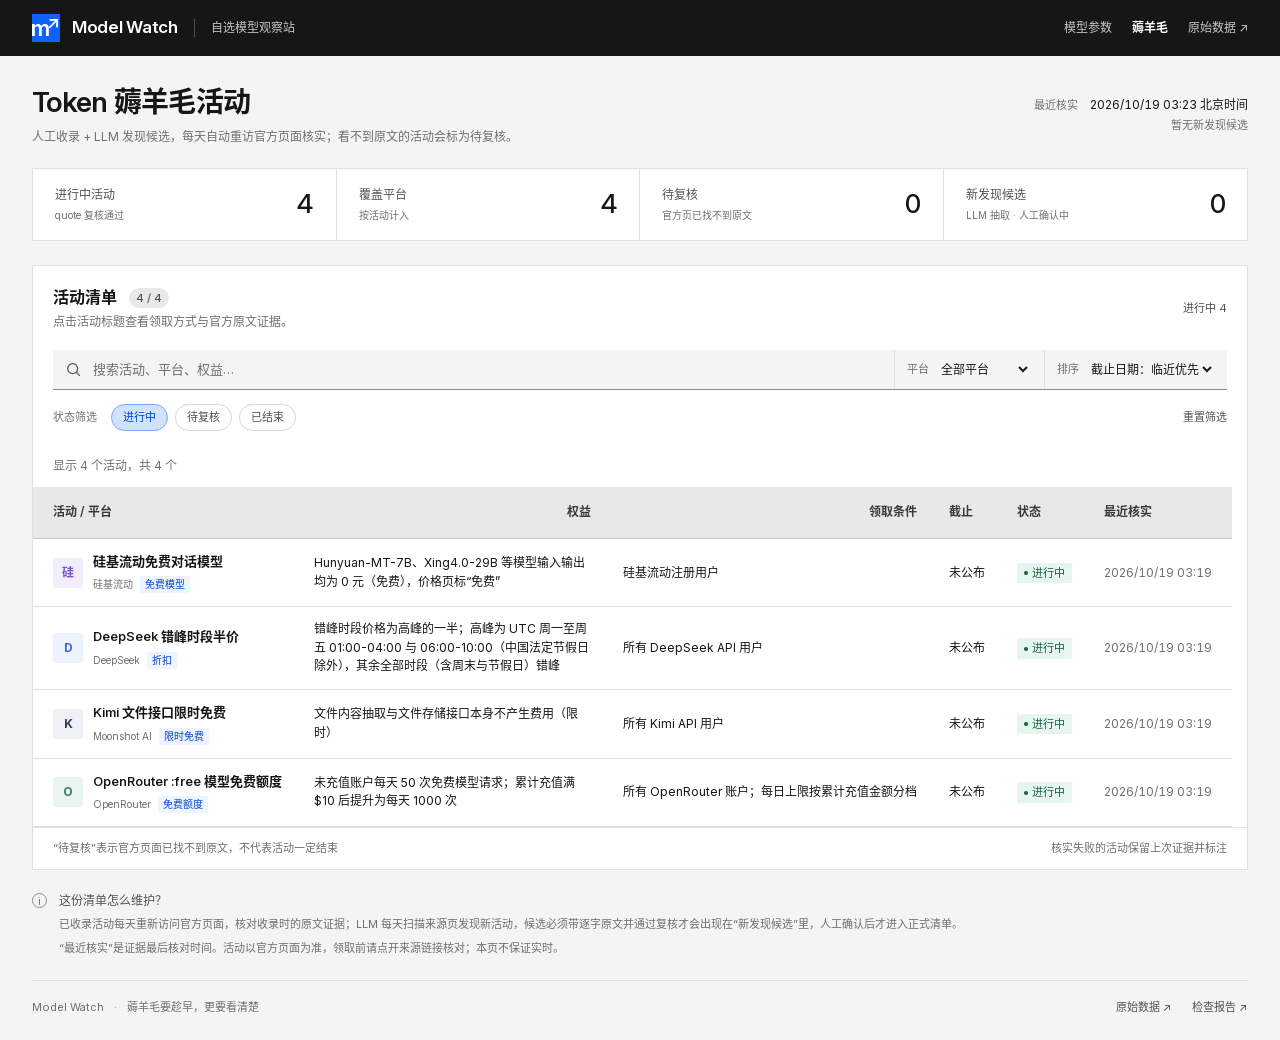
==== deals.html @ cb46ec73 "Add token deals tracker with LLM discovery and evidence verification - deals.html + assets/deals.js:" ====
<!doctype html>
<html lang="zh-CN">
<head>
  <meta charset="utf-8">
  <meta name="viewport" content="width=device-width, initial-scale=1">
  <meta name="theme-color" content="#f7f8fa">
  <meta name="description" content="AI 平台 token 薅羊毛活动清单，每日自动核实官方页面。">
  <title>Token 薅羊毛 · Model Watch</title>
  <link rel="icon" href="data:image/svg+xml,%3Csvg xmlns='http://www.w3.org/2000/svg' viewBox='0 0 40 40'%3E%3Crect width='40' height='40' rx='12' fill='%23254fdf'/%3E%3Cpath d='M8 25V15l6 10 6-10 6 10 6-10v10' fill='none' stroke='white' stroke-width='3'/%3E%3C/svg%3E">
  <link rel="preload" href="assets/fonts/inter-variable.woff2" as="font" type="font/woff2" crossorigin>
  <link rel="stylesheet" href="assets/fonts.css">
  <link rel="stylesheet" href="assets/style.css">
  <link rel="stylesheet" href="assets/deals.css">
  <script src="assets/deals.js" defer></script>
</head>
<body>
  <header class="topbar"><a class="brand" href="./"><span class="mark" aria-hidden="true">m<span>↗</span></span>Model Watch<span class="brand-note">自选模型观察站</span></a><nav class="site-nav"><a href="./">模型参数</a><a href="deals.html" aria-current="page">薅羊毛</a><a href="data/models.json">原始数据 <span aria-hidden="true">↗</span></a></nav></header>
  <main>
    <section class="intro">
      <div><h1>Token 薅羊毛活动</h1><p class="intro-note">人工收录 + LLM 发现候选，每天自动重访官方页面核实；看不到原文的活动会标为待复核。</p></div>
      <div class="update"><span class="update-label">最近核实</span><time id="checked">正在读取…</time><span class="update-note" id="pending-count">候选：读取中…</span></div>
    </section>
    <section class="stats" aria-label="活动概览">
      <div class="stat"><span>进行中活动</span><strong id="active-count">—</strong><small>quote 复核通过</small></div>
      <div class="stat"><span>覆盖平台</span><strong id="provider-count">—</strong><small>按活动计入</small></div>
      <div class="stat"><span>待复核</span><strong id="stale-count">—</strong><small>官方页已找不到原文</small></div>
      <div class="stat"><span>新发现候选</span><strong id="candidate-count">—</strong><small>LLM 抽取 · 人工确认中</small></div>
    </section>
    <section class="catalog" aria-labelledby="catalog-title">
      <div class="catalog-heading"><div><h2 id="catalog-title">活动清单 <span id="result-count" class="count">—</span></h2><p>点击活动标题查看领取方式与官方原文证据。</p></div><span id="verify-badge" class="source-badge"></span></div>
      <div class="controls">
        <label class="search"><svg class="search-icon" viewBox="0 0 20 20" fill="none" aria-hidden="true"><circle cx="8.5" cy="8.5" r="5.5" stroke="currentColor" stroke-width="1.4"/><path d="m12.5 12.5 4 4" stroke="currentColor" stroke-width="1.4"/></svg><input id="search" type="search" placeholder="搜索活动、平台、权益…" aria-label="搜索活动、平台、权益"></label>
        <label class="select-wrap"><span>平台</span><select id="provider" aria-label="筛选平台"><option value="">全部平台</option></select></label>
        <label class="select-wrap"><span>排序</span><select id="sort" aria-label="排序方式"><option value="deadline">截止日期：临近优先</option><option value="provider">平台 A → Z</option><option value="verified">最近核实优先</option></select></label>
      </div>
      <div class="filterbar"><span class="filter-label">状态筛选</span><div class="chips" role="group" aria-label="状态筛选，可多选"><button type="button" data-filter="active" aria-pressed="true">进行中</button><button type="button" data-filter="stale" aria-pressed="false">待复核</button><button type="button" data-filter="expired" aria-pressed="false">已结束</button></div><button id="reset" class="reset" type="button">重置筛选</button></div>
      <p id="status" class="status" role="status" aria-live="polite">正在读取活动数据…</p>
      <div id="error" class="error" hidden><h3>暂时无法读取数据</h3><p id="error-message"></p><button id="retry" type="button">重新加载</button></div>
      <div class="table-scroll" tabindex="0" role="region" aria-label="活动列表，窄屏可左右滚动">
        <table><caption class="sr-only">薅羊毛活动清单；点击活动名称查看完整信息与证据</caption><thead><tr><th scope="col">活动 / 平台</th><th scope="col">权益</th><th scope="col">领取条件</th><th scope="col">截止</th><th scope="col">状态</th><th scope="col">最近核实</th></tr></thead><tbody id="deals"></tbody></table>
      </div>
      <div id="empty" class="empty" hidden><span aria-hidden="true">⌕</span><h3>没有匹配的活动</h3><p>试试其他关键词，或减少筛选条件。</p><button id="empty-reset" type="button">清除筛选</button></div>
      <div class="table-footer"><span>“待复核”表示官方页面已找不到原文，不代表活动一定结束</span><span>核实失败的活动保留上次证据并标注</span></div>
    </section>
    <section id="pending-section" class="catalog pending-catalog" hidden aria-labelledby="pending-title">
      <div class="catalog-heading"><div><h2 id="pending-title">新发现（待确认）<span id="pending-badge" class="count">0</span></h2><p>LLM 从来源页抽取、且原文复核通过的候选。核对无误后把条目写进 deals.json 即可正式收录。</p></div><span class="source-badge">人工确认后才进入清单</span></div>
      <ul id="pending-list" class="pending-list"></ul>
    </section>
    <aside class="notes"><span class="info-icon" aria-hidden="true">i</span><div><strong>这份清单怎么维护？</strong><p>已收录活动每天重新访问官方页面，核对收录时的原文证据；LLM 每天扫描来源页发现新活动，候选必须带逐字原文并通过复核才会出现在“新发现候选”里，人工确认后才进入正式清单。</p><p>“最近核实”是证据最后核对时间。活动以官方页面为准，领取前请点开来源链接核对；本页不保证实时。</p></div></aside>
    <footer><span>Model Watch <span class="footer-dot">·</span> 薅羊毛要趁早，更要看清楚</span><div><a href="data/deals.json">原始数据 ↗</a><a href="data/deals_checks.json">检查报告 ↗</a></div></footer>
  </main>
  <dialog id="detail" aria-labelledby="detail-title"><div class="dialog-top"><span class="eyebrow">DEAL DETAILS</span><button id="close-detail" class="close" aria-label="关闭详情">×</button></div><h2 id="detail-title"></h2><p id="detail-provider" class="model-id"></p><dl id="detail-fields"></dl><details id="evidence-panel"><summary>查看收录时的官方原文证据</summary><div id="detail-evidence"></div></details><p class="detail-note">证据是收录时从官方页面复制的原文，每次运行都会重新核对其是否仍在页面上。活动细节以来源页面为准。</p><a id="detail-source" target="_blank" rel="noopener noreferrer">打开活动来源 ↗</a></dialog>
  <noscript><p class="no-js">请启用 JavaScript，或查看 <a href="data/deals.json">JSON 数据</a>。</p></noscript>
</body>
</html>
---- assets/fonts.css ----
/* Self-hosted Inter, Source Han Sans SC and JetBrains Mono. */
@font-face{font-family:Inter;src:url("fonts/inter-variable.woff2") format("woff2");font-style:normal;font-weight:100 900;font-display:swap;}
@font-face{font-family:"Model Watch CJK";src:url("fonts/source-han-sc-regular-full.woff2") format("woff2");font-style:normal;font-weight:400;font-display:swap;unicode-range:U+20-7E,U+A0-103,U+110-113,U+11A-11B,U+128-12B,U+143-144,U+147-148,U+14C-14F,U+152-153,U+168-16D,U+192,U+1A0-1A1,U+1AF-1B0,U+1CD-1DC,U+1F8-1F9,U+251,U+261,U+2BB,U+2C7,U+2C9-2CB,U+2D9,U+2EA-2EB,U+300-301,U+304,U+307,U+30C,U+391-3A1,U+3A3-3A9,U+3B1-3C9,U+401,U+410-44F,U+451,U+1100-11FF,U+1E3E-1E3F,U+1EA0-1EF9,U+2002-2003,U+2010-2016,U+2018-201A,U+201C-201E,U+2020-2022,U+2025-2027,U+2030,U+2032-2033,U+2035,U+2039-203C,U+2042,U+2047-2049,U+2051,U+2074,U+20A9,U+20AB-20AC,U+20DD-20DE,U+2100,U+2103,U+2105,U+2109-210A,U+210F,U+2113,U+2116,U+2121-2122,U+2126-2127,U+212B,U+212E,U+2135,U+213B,U+2160-216B,U+2170-217B,U+2190-2199,U+21B8-21B9,U+21C4-21C6,U+21CB-21CC,U+21D0,U+21D2,U+21D4,U+21E6-21E9,U+21F5,U+2200,U+2202-2203,U+2205-220B,U+220F,U+2211-2213,U+2215,U+221A,U+221D-2220,U+2223,U+2225-222E,U+2234-2237,U+223D,U+2243,U+2245,U+2248,U+224C,U+2252,U+2260-2262,U+2264-2267,U+226A-226B,U+226E-226F,U+2272-2273,U+2276-2277,U+2282-2287,U+228A-228B,U+2295-2299,U+22A0,U+22A5,U+22BF,U+22DA-22DB,U+22EF,U+2305-2307,U+2312,U+2318,U+2329-232A,U+23B0-23B1,U+23BE-23CC,U+23CE,U+23DA-23DB,U+2423,U+2460-25AB,U+25B1-25B3,U+25B6-25B7,U+25BC-25BD,U+25C0-25C1,U+25C6-25CC,U+25CE-25D3,U+25E2-25E6,U+25EF,U+2600-2603,U+2605-2606,U+2609,U+260E-260F,U+2616-2617,U+261C-261F,U+262F,U+2640-2642,U+2660-266F,U+2672-267D,U+26A0,U+26BD-26BE,U+2702,U+2713,U+271A,U+273D,U+273F-2740,U+2756,U+2776-2793,U+27A1,U+2934-2935,U+29BF,U+29FA-29FB,U+2B05-2B07,U+2B1A,U+2B95,U+2E3A-2E3B,U+2E80-2E99,U+2E9B-2EF3,U+2F00-2FD5,U+2FF0-303F,U+3041-3096,U+3099-30FF,U+3105-312F,U+3131-318E,U+3190-31E5,U+31EF-321E,U+3220-332B,U+332D-4DBF,U+4E00-9FFF,U+A960-A97C,U+AC00-D7A3,U+D7B0-D7C6,U+D7CB-D7FB,U+F900-FA6D,U+FB00-FB04,U+FE10-FE19,U+FE30-FE52,U+FE54-FE66,U+FE68-FE6B,U+FF01-FFBE,U+FFC2-FFC7,U+FFCA-FFCF,U+FFD2-FFD7,U+FFDA-FFDC,U+FFE0-FFE6,U+FFE8-FFEE,U+1F100-1F10C,U+1F110-1F16C,U+1F170-1F1AC,U+1F200-1F202,U+1F210-1F23B,U+1F240-1F248,U+1F250-1F251,U+2000B,U+20021,U+20024,U+2003E,U+20046,U+2004E,U+20068,U+20086-20087,U+20089-2008A,U+20094,U+200A2,U+200A4,U+200B0,U+200CA-200CD,U+200D1,U+200D7,U+200EE,U+200F5,U+2010C,U+2010E,U+20118,U+2012C,U+20158,U+20164,U+201A2,U+201A4,U+201A9,U+201AB,U+201C1,U+201D4,U+201F2,U+20204,U+2020C,U+20213-20214,U+20239,U+2025B,U+20274-20275,U+2028E,U+20299,U+2029E,U+202A0,U+202B7,U+202BF-202C0,U+202E5,U+2030A,U+20325,U+2032B,U+20341,U+20345-20347,U+20371,U+2037E-20381,U+203A0,U+203A7,U+203B5,U+203C9,U+203CB,U+203F5,U+203F9,U+203FC,U+20413-20414,U+2041F,U+2042D,U+2044A,U+20465,U+20487,U+2048E,U+20491-20492,U+204A3,U+204D7,U+204FC,U+204FE,U+20509,U+2053F,U+20547,U+2058E,U+205A5,U+205B1,U+205B3,U+205C3,U+205CA,U+205D0,U+205D5-205D6,U+205DF-205E0,U+205EB,U+20611,U+20615,U+20619-2061A,U+20628,U+20630,U+20656,U+20676,U+206EC,U+2070E,U+20731,U+2074F,U+20779,U+207C8,U+20807,U+2082C,U+2083A,U+20873,U+20895,U+208B9,U+208D5,U+2090E,U+20916,U+20923,U+20954,U+20979,U+2097C,U+20984,U+2099D,U+209E7,U+20A11,U+20A50,U+20A64,U+20A6F,U+20A8A,U+20AB4,U+20AC2,U+20ACD,U+20AD3,U+20B0D,U+20B1D,U+20B8F,U+20B9F,U+20BA8-20BA9,U+20BB7,U+20BBF,U+20BC6,U+20BCB,U+20BE2,U+20BEB,U+20BFB,U+20BFF,U+20C0B,U+20C0D,U+20C20,U+20C34,U+20C3A-20C3B,U+20C41-20C43,U+20C53,U+20C65,U+20C77-20C78,U+20C7C,U+20C8D,U+20C96,U+20C9C,U+20CB5,U+20CB8,U+20CCF-20CD0,U+20CD3-20CD6,U+20CDD,U+20CED,U+20CFF,U+20D15,U+20D28,U+20D31-20D32,U+20D45-20D49,U+20D4C-20D4E,U+20D58,U+20D6F,U+20D71,U+20D74,U+20D7C,U+20D7E-20D7F,U+20D96,U+20D9C,U+20DA7,U+20DB2,U+20DC8,U+20DE1,U+20E04,U+20E09-20E0A,U+20E0D-20E11,U+20E16,U+20E1D,U+20E4C,U+20E64,U+20E6D,U+20E73,U+20E75-20E7B,U+20E8C,U+20E95-20E96,U+20E98,U+20E9D,U+20EA2,U+20EAA-20EAC,U+20EB6,U+20ED7-20ED8,U+20EDD,U+20EF8-20EFB,U+20F1D,U+20F26,U+20F2D-20F2E,U+20F30-20F31,U+20F3B,U+20F4C,U+20F5F,U+20F64,U+20F8D,U+20F90,U+20FAD,U+20FB4-20FB6,U+20FBC,U+20FDF,U+20FEA-20FED,U+21014,U+2101D-2101E,U+2104F,U+2105C,U+2106F,U+21075-21078,U+2107B,U+21088,U+21096,U+2109D,U+210B4,U+210BF-210C1,U+210C7-210C9,U+210CF,U+210D3,U+210E4,U+210F4-210F6,U+2112F,U+2113B,U+2113D,U+21145,U+21148,U+2114F,U+21155,U+21180,U+21187,U+211D9,U+21201,U+2123C-2123D,U+2124F,U+21255,U+21274,U+2127B-2127C,U+2128D,U+212A8-212A9,U+212B0,U+212D7,U+212E3-212E4,U+212FD-212FE,U+21302-21305,U+2131B,U+21336,U+2133A,U+21344,U+21375-21376,U+2138E,U+21398,U+2139A,U+2139C,U+213C4-213C6,U+213ED,U+213FE,U+21413,U+21416,U+21424,U+2143F,U+21452,U+21454-21455,U+2146D-2146E,U+2148A,U+21497,U+214B6,U+214E8,U+214FD,U+21577,U+21582,U+21594,U+21596,U+215D7,U+2160A,U+21613,U+21619,U+2163E,U+21647,U+21661,U+21692,U+216B4,U+216B8,U+216BA,U+216C0-216C2,U+216D3,U+216D5,U+216DF,U+216E6-216E8,U+216FA-216FC,U+216FE,U+21706,U+2170D,U+21710,U+21726-21727,U+2173A-2173C,U+21742,U+21757,U+2176C-21771,U+21773-21774,U+217AB,U+217B0-217B5,U+217C3,U+217C7,U+217D9-217DC,U+217DF,U+217EF,U+217F5-217F6,U+217F8-217FC,U+21820,U+21828-2182A,U+2182D,U+21839-2183B,U+21840,U+21845,U+21852,U+2185E,U+21861-21864,U+21877,U+2187B,U+21883-21885,U+2189E-218A2,U+218BD-218BF,U+218D1,U+218D6-218D9,U+218FA,U+21903-21905,U+21910-21912,U+21915,U+2191C,U+21922,U+21927,U+2193B,U+21944,U+21958,U+2196A,U+2197C,U+21980,U+21983,U+21988,U+21996,U+219C3,U+219DB,U+219F3,U+21A1A,U+21A2D,U+21A34,U+21A45,U+21A4B,U+21A63,U+21B44,U+21BC1-21BC2,U+21C2A,U+21C56,U+21C70,U+21CA2,U+21CA5,U+21CAC,U+21D2D,U+21D45-21D46,U+21D53,U+21D5E,U+21D62,U+21D78,U+21D90,U+21D92,U+21D9C,U+21DA1,U+21DB6-21DB7,U+21DBA,U+21DCA,U+21DD1,U+21DE0,U+21DEB,U+21DF9,U+21E1C,U+21E23,U+21E33-21E34,U+21E37,U+21E3D,U+21E89,U+21EA4,U+21EA8,U+21EC8,U+21ED5,U+21F0F,U+21F15,U+21F1E,U+21F5C,U+21F6A,U+21F76,U+21F9E,U+21FA1,U+21FE8,U+21FFA,U+22045,U+22049,U+2207E,U+2209A,U+220C7,U+220FC,U+2212A,U+2215B,U+22173,U+2217A-2217B,U+221A1,U+221C1,U+221C3,U+22208,U+22218,U+2227C,U+2231E,U+22321,U+22325,U+223AD,U+223BD,U+223D0,U+223D7,U+223FA,U+22465,U+22471,U+2248B,U+22491,U+224B0,U+224BC,U+224C1,U+224C9,U+224CC,U+224E1,U+224ED,U+22513,U+2251B,U+22530,U+22554,U+2258D,U+225AF,U+225BE,U+22609,U+2261B-2261C,U+2262B,U+22668,U+2267A,U+22696,U+22698,U+226F3-226F6,U+22712,U+22714,U+2271B,U+2271F,U+2272A,U+22775,U+22781,U+22796,U+227B4-227B5,U+227CD,U+22803,U+2285B,U+2285F-22860,U+22871,U+228AB,U+228AD,U+228C1,U+228F7,U+22926,U+22939,U+2294F,U+22967,U+2296B,U+22980,U+2298F,U+22993,U+22A66,U+22AB8,U+22ACF,U+22AD5,U+22AE6,U+22AE8,U+22B0E,U+22B22,U+22B3F,U+22B43,U+22B46,U+22B4F-22B50,U+22B6A,U+22BA6,U+22BCA,U+22BCE,U+22C1D,U+22C24,U+22C26-22C27,U+22C38,U+22C4C,U+22C51,U+22C55,U+22C62,U+22C6F,U+22C88,U+22C9B,U+22CA1,U+22CA9,U+22CB2,U+22CB7,U+22CC2,U+22CC6,U+22CC9,U+22D07-22D08,U+22D12,U+22D44,U+22D4C,U+22D67,U+22D8D,U+22D95,U+22DA0,U+22DA3-22DA4,U+22DB7,U+22DE1,U+22DEE,U+22E0D,U+22E36,U+22E42,U+22E78,U+22E8B,U+22EB3,U+22EE0,U+22EEF,U+22F74,U+22FCC,U+22FE3,U+22FEB,U+23033,U+23044,U+2304B,U+23066,U+2307D-2307E,U+2308E,U+230B7,U+230BC,U+230DA,U+230FD,U+23103,U+2313D,U+2317D,U+23182,U+231A4-231A5,U+231B3,U+231B6,U+231C3-231C4,U+231C8-231C9,U+231EA,U+231F5,U+231F7-231F9,U+2320F,U+23225,U+2322F,U+23231-23234,U+23256,U+2325E,U+23262,U+23281,U+23289-2328A,U+232AB-232AD,U+232D2,U+232E0-232E1,U+23300,U+2330A,U+2331F,U+23343,U+23372,U+233B4,U+233CC,U+233D0,U+233D2-233D3,U+233D5,U+233DA,U+233DE-233DF,U+233E4,U+233E6,U+233F4-233F5,U+233F9-233FA,U+233FE,U+23400,U+2343F,U+2344A-2344B,U+23450-23451,U+23465,U+2346F,U+23472,U+234E4-234E5,U+23519,U+23530,U+23551,U+2355A,U+23567,U+23584,U+23594-23595,U+23599,U+2359C,U+235BB,U+235C4,U+235CB,U+235CD-235CF,U+235F3,U+23600,U+23617,U+2361A,U+23638-2363C,U+23640,U+23647,U+23659,U+2365F,U+23677,U+2368E,U+2369E,U+236A6,U+236AD,U+236BA,U+236DF,U+236EE,U+23703,U+2370C,U+23716,U+2371C,U+23720,U+2372D,U+2372F,U+2373F,U+23763-23764,U+23766,U+23781,U+237A2,U+237BC,U+237C2,U+237D5-237D7,U+237E7,U+237F1,U+237FF,U+23824,U+2383A,U+2383D,U+239C2,U+23A98,U+23AA7,U+23AD9,U+23ADB,U+23AEE,U+23AFA,U+23B1A,U+23B5A,U+23C63,U+23C7F,U+23C97-23C9B,U+23CB5,U+23CB7,U+23CBE,U+23CC7-23CC9,U+23CFC-23D00,U+23D0E,U+23D18,U+23D40,U+23D5B,U+23D7E,U+23D8F,U+23DB6-23DBD,U+23DD3,U+23DE3,U+23DF8-23DFA,U+23E06,U+23E11,U+23E23,U+23E2C-23E31,U+23E39,U+23E88-23E8B,U+23EB9,U+23EBF,U+23ED7,U+23EF7-23EFC,U+23F35,U+23F41,U+23F4A,U+23F61,U+23F7E-23F82,U+23F8F,U+23FB4,U+23FB7,U+23FC0,U+23FC5,U+23FEB-23FF0,U+24011,U+24039-2403D,U+2404B,U+24057,U+24085,U+2408B-2408D,U+24091,U+24096,U+240C9,U+240E1,U+240EC,U+24103-24104,U+2410F,U+24119,U+2413F-24140,U+24144,U+2414E,U+24155-24157,U+2415C,U+2415F,U+24161,U+24177,U+2417A,U+241A3-241A5,U+241AC,U+241B5,U+241C6,U+241CD,U+241E2,U+241FC,U+241FE,U+2420E,U+2421B,U+2424B,U+24256,U+24259,U+24276-24278,U+24284,U+24293,U+24295,U+242A5,U+242BF,U+242C1,U+242C9-242CA,U+242EE,U+242F1,U+242FA,U+2430D,U+2431A,U+24334,U+24348,U+24362-24365,U+2438C,U+24396,U+2439C-2439D,U+243BC-243BD,U+243C1,U+243D0,U+243E9-243EA,U+243F2,U+243F8,U+24404,U+24435-24436,U+2445A-2445B,U+24473,U+24487-24488,U+244B9,U+244BC,U+244CE,U+244D3,U+244D6,U+24505,U+24521,U+24578,U+245C8,U+24618,U+24629-2462A,U+24665,U+24674,U+24697,U+246A5,U+246D4,U+24706,U+24725,U+2472F,U+2478F,U+247E0,U+247F1,U+24812,U+24823,U+24882,U+24896,U+248E9,U+248F0-248F3,U+248FB,U+248FF-24901,U+2490C,U+24916-24917,U+24919,U+2492F,U+24933-24934,U+2493E-24943,U+24962-24963,U+24974-24976,U+2497B,U+2497F,U+24982,U+24988-2498F,U+24994,U+249A4,U+249A7,U+249A9,U+249AB-249AD,U+249B7-249BB,U+249C5,U+249D0,U+249DA-249DB,U+249DE-249DF,U+249E3,U+249E5,U+249EC-249ED,U+249F6-249F9,U+249FB,U+24A01,U+24A0E,U+24A12-24A13,U+24A15,U+24A21-24A2A,U+24A3E,U+24A42,U+24A45,U+24A4A,U+24A4D-24A51,U+24A5D,U+24A65-24A67,U+24A71,U+24A77-24A7A,U+24A7D,U+24A8C,U+24A93-24A96,U+24AA4-24AA7,U+24AB1-24AB3,U+24ABA-24ABC,U+24AC0,U+24AC7,U+24AC9-24ACA,U+24AD1,U+24ADF,U+24AE2,U+24AE9,U+24B0F,U+24B56,U+24B6E-24B6F,U+24BF5,U+24C09,U+24C16,U+24C9E-24C9F,U+24CC9,U+24CD9,U+24D06,U+24D13-24D14,U+24DB8,U+24DEA-24DEB,U+24E04,U+24E0E,U+24E37,U+24E3B,U+24E50,U+24E6A,U+24E8B,U+24EA5,U+24EA7,U+24F0E,U+24F5C,U+24F82,U+24F86,U+24F97,U+24F9A,U+24FA9,U+24FB8,U+24FC2,U+24FF2,U+2502C,U+2504A,U+25052,U+25055,U+2509D,U+25122,U+2512B,U+25148,U+2517D-2517E,U+251A9,U+251CD,U+251E3,U+251E5-251E7,U+2521E,U+25220-25221,U+2524C,U+25250,U+25299,U+252C7,U+252D8,U+2530E,U+25311,U+25313,U+2533E,U+253B5,U+253FE,U+25419,U+25425,U+2542E-25430,U+25446,U+2546C,U+2546E,U+2548E,U+2549A,U+254D9,U+2550E,U+25531-25532,U+25535,U+2553F,U+2555B-2555E,U+25562,U+25565-25566,U+25581,U+25584,U+2558F,U+255A7-255A8,U+255B9,U+255D5,U+255DB,U+255E0,U+25605,U+25635,U+25651,U+2567F,U+25683,U+25695,U+256E3,U+256F6,U+25706,U+2571D,U+25725,U+2573D,U+25771-25772,U+257A9,U+257B4,U+257C7,U+257DF-257E1,U+25832,U+2583A,U+25857,U+2585D,U+25872,U+25874,U+258C8,U+258DE,U+258E1,U+25903,U+25946,U+25956,U+25978,U+259AC,U+259C4,U+259CC,U+259D4,U+25A54,U+25A95,U+25A9C,U+25AAE-25AAF,U+25AD7,U+25AE3-25AE4,U+25AE9,U+25AF1,U+25B74,U+25B89,U+25B97,U+25BB2-25BB4,U+25BC6,U+25BE4,U+25BE8,U+25C01,U+25C06,U+25C21,U+25C4A-25C4B,U+25C64-25C65,U+25C91,U+25CA4,U+25CC0-25CC1,U+25CFE,U+25D20,U+25D30,U+25D43,U+25D99,U+25DA1,U+25DB9,U+25E0E,U+25E2E,U+25E44,U+25E49,U+25E56,U+25E62,U+25E65,U+25E81-25E83,U+25EA6,U+25EBC,U+25EC2,U+25ED7-25ED8,U+25EE8,U+25F1A,U+25F23,U+25F4B,U+25F5C,U+25FD4,U+25FE0-25FE2,U+25FFB,U+2600C,U+26017,U+26021,U+26029,U+26048,U+26057,U+26060,U+26064,U+26083,U+26097,U+260A4-260A5,U+260ED,U+26102,U+26121,U+26159-2615C,U+261AD-261AE,U+261B2,U+261DD,U+26221-26222,U+26258,U+26261,U+2626A-2626B,U+26270,U+26286,U+262D0,U+26335,U+2634B-2634C,U+26351,U+263BE,U+263F5,U+263F8,U+26402,U+26410-26412,U+2644A,U+26469,U+26484,U+26488-26489,U+2648D,U+26498,U+26512,U+26572,U+265A0,U+265A4,U+265AD,U+265BF,U+26612,U+26626,U+26676,U+2667E,U+266AF-266B1,U+266B5,U+266DA,U+266E8,U+266FC,U+26716,U+2671D,U+26741,U+2677C,U+26799,U+267B3-267B4,U+267CC,U+267D8,U+2681C,U+26846,U+2685E,U+2686E,U+26888,U+2688A,U+26893,U+268C7,U+268DD,U+268EA,U+2690E,U+26911,U+26926,U+26939,U+26951,U+2696F,U+26999,U+269A8,U+269B5,U+269DD,U+269F2,U+269FA,U+26A1E,U+26A2D-26A2E,U+26A34,U+26A42,U+26A51-26A52,U+26A58,U+26A8C,U+26AB7,U+26AFF,U+26B05,U+26B0A,U+26B13,U+26B15,U+26B23,U+26B28,U+26B50-26B53,U+26B5B-26B5C,U+26B75,U+26B82,U+26B96-26B97,U+26B9D,U+26BB3,U+26BC0,U+26BF7,U+26C21,U+26C29,U+26C40-26C41,U+26C46,U+26C73,U+26C7E-26C82,U+26C9E,U+26CA4,U+26CB7-26CB8,U+26CBD,U+26CC0,U+26CC3,U+26CD1,U+26CDD,U+26D22-26D2A,U+26D51,U+26D74,U+26DA0-26DA7,U+26DAE,U+26DDC,U+26DEA-26DEB,U+26DF0,U+26E00,U+26E05,U+26E07,U+26E12,U+26E40,U+26E42-26E45,U+26E65,U+26E6E,U+26E72,U+26E77,U+26E84,U+26E88,U+26E8B,U+26E99,U+26ED0-26ED7,U+26F26,U+26F73-26F74,U+26F94,U+26F9F,U+26FA1,U+26FBE,U+26FDE-26FDF,U+26FF6-26FF8,U+2700E,U+2704B,U+27052-27053,U+27088,U+270AD-270AF,U+270CD,U+270D2,U+270F0,U+270F4,U+270F8,U+27109,U+2710C-2710D,U+27126-27127,U+27139,U+27144,U+27164-27165,U+27175,U+271CD,U+2721B,U+27267,U+27280,U+27285,U+2728B,U+272B2,U+272B6,U+272E6,U+27352,U+2739A,U+273DA-273DB,U+273FE-273FF,U+27410,U+27422,U+27449,U+27450,U+27484,U+27486,U+274BD,U+27574,U+275A3,U+275E0,U+275E4,U+275FD-275FF,U+27607,U+2760C,U+27614-27615,U+27625,U+27631-27632,U+27639,U+27655-27657,U+27684,U+27693-27694,U+2770E-2770F,U+27723,U+27735-27736,U+27741,U+27752,U+2775E,U+27784-27785,U+277CC,U+27858,U+27870,U+2789D,U+278B2,U+278C8,U+27924,U+27967,U+2797A,U+27985,U+279A0,U+279B4,U+279DD,U+279FD,U+27A0A,U+27A0E,U+27A3E,U+27A51,U+27A53,U+27A59,U+27A79,U+27A84,U+27ABD-27ABE,U+27AF4,U+27B02,U+27B06,U+27B0B,U+27B18,U+27B38-27B3A,U+27B48,U+27B65,U+27BB3,U+27BBE,U+27BC7,U+27BEF,U+27BF4,U+27C12,U+27C3C,U+27C6C,U+27CB1,U+27CB8,U+27CC5,U+27CEF,U+27D2F,U+27D53-27D54,U+27D66,U+27D73,U+27D84,U+27D8F,U+27D98,U+27DA0,U+27DBD,U+27DDC,U+27E10,U+27E4D,U+27E4F,U+27E7D,U+27EAF,U+27F1B,U+27F2E,U+27FB7,U+27FF9,U+28002,U+28009,U+2801E,U+28023-28024,U+28048,U+28083,U+2808A,U+28090,U+280BB,U+280BD-280BE,U+280E8-280E9,U+280F4,U+2812E,U+2814F,U+2815D,U+2816F,U+28189,U+281AF,U+281BC,U+28207,U+28218,U+2821A,U+28256,U+28277,U+2827C,U+28282,U+2829B,U+282CD,U+282E2,U+282F3,U+28306,U+28318,U+2832F,U+2833A,U+28365,U+2836D,U+2837D,U+2838A,U+283CD,U+283F6,U+28408,U+2840C,U+28412,U+28455,U+28468,U+2846C,U+28473,U+28482,U+284DC,U+28501,U+2853C-2853D,U+2856B-2856C,U+285C8-285C9,U+285E8,U+285F4,U+28600,U+2860B,U+28625,U+2863B,U+28678,U+28695,U+286AA-286AB,U+286B2,U+286BC,U+286D7-286D8,U+286E6,U+286FA,U+2870F,U+28713,U+287E0,U+28804,U+2882B,U+2890D,U+28933,U+28946,U+28948-28949,U+28956,U+28964,U+28968,U+2896B-2896D,U+2897E,U+28987-28989,U+289A8,U+289AA-289AB,U+289B8,U+289BA-289BC,U+289C0,U+289DC,U+289DE,U+289E1,U+289E3-289E4,U+289E7-289E8,U+289F9-289FC,U+28A0F,U+28A16,U+28A1E,U+28A25,U+28A29,U+28A32,U+28A36,U+28A43-28A4B,U+28A59-28A5A,U+28A71,U+28A81-28A83,U+28A99-28A9C,U+28AC0,U+28AC6,U+28ACB-28ACE,U+28ADD-28AE5,U+28AEA,U+28AFC,U+28B0C,U+28B13,U+28B21-28B22,U+28B2B-28B2D,U+28B2F,U+28B46,U+28B49,U+28B4C,U+28B4E,U+28B50,U+28B63-28B66,U+28B6C,U+28B8F,U+28B99,U+28B9C-28B9D,U+28BB9,U+28BC1-28BC2,U+28BC5,U+28BD4,U+28BD7,U+28BD9-28BDA,U+28BE7-28BEC,U+28BEF,U+28BF5,U+28BFF,U+28C03,U+28C09,U+28C1C-28C1D,U+28C23,U+28C26,U+28C2B,U+28C30,U+28C39,U+28C3B,U+28C47,U+28C4F,U+28C51,U+28C54,U+28CCA,U+28CCD,U+28CD2,U+28CDD,U+28D10,U+28D34,U+28D71,U+28D8A,U+28D99,U+28DA1,U+28DB9,U+28DFB,U+28E0F,U+28E17,U+28E1F,U+28E36,U+28E39,U+28E65-28E66,U+28E89,U+28E97,U+28E99,U+28EAC,U+28EB2-28EB3,U+28ED9,U+28EE7,U+28EEB,U+28EF6,U+28F32,U+28FC5,U+28FF8,U+29079,U+29088,U+2908B,U+29093,U+290AF-290B1,U+290C0,U+290E4-290E5,U+290EC-290ED,U+2910D,U+29110,U+2913C,U+2914D,U+2915B,U+2915E,U+29170,U+2919C,U+291A8,U+291D5,U+291E3,U+291EB,U+292A0,U+292B1,U+2941D,U+29420,U+29433,U+2943F,U+29448,U+29490,U+294D0,U+294D9-294DA,U+294DE,U+294E5,U+294E7,U+29509,U+2959E,U+295B0,U+295B8,U+295CF,U+295D7,U+295E9,U+295F4,U+2967F,U+296F0,U+29719,U+29720,U+29732,U+29750,U+297D4,U+29810,U+2983B,U+29857,U+298A4,U+298C6,U+298D1,U+298EA,U+298F1,U+298FA,U+29903,U+29905,U+2992F,U+29945,U+29947-29949,U+2995D,U+2996A,U+2999D,U+299C3,U+299C9,U+29A28,U+29A4D,U+29A72,U+29B05,U+29B0E,U+29BD5,U+29C73,U+29CAD,U+29D3E,U+29D4B,U+29D5A,U+29D7C,U+29D98,U+29D9B,U+29DDB,U+29DF6,U+29E06,U+29E15,U+29E2D,U+29E3D,U+29E49,U+29E68,U+29E8A,U+29EAC,U+29EB0,U+29EC3-29EC4,U+29EDB,U+29EE9,U+29EF8,U+29F23,U+29F30,U+29F7E,U+29F83,U+29F8C,U+29FB7,U+29FCE,U+29FD7,U+29FDE,U+2A014,U+2A01A,U+2A02F,U+2A082,U+2A087,U+2A0B9,U+2A0E1,U+2A0ED,U+2A0F3,U+2A0F8-2A0F9,U+2A0FE,U+2A107,U+2A123,U+2A133-2A134,U+2A150,U+2A190,U+2A192-2A193,U+2A1AB,U+2A1B4-2A1B5,U+2A1DF,U+2A1F5,U+2A220,U+2A233,U+2A293,U+2A29F,U+2A2AD,U+2A2B2,U+2A2B4,U+2A2B6,U+2A2BA,U+2A2BD,U+2A2DF,U+2A2FF,U+2A351,U+2A38C,U+2A3A9,U+2A3ED,U+2A434,U+2A437,U+2A45B,U+2A4D0,U+2A4DF,U+2A5C6,U+2A5CB,U+2A5F1,U+2A601-2A602,U+2A61A,U+2A632,U+2A64A,U+2A65B,U+2A664,U+2A6A9,U+2A6B2,U+2A736,U+2A7DD,U+2A8FB,U+2A917,U+2A9E6,U+2AA30,U+2AA36,U+2AA58,U+2ADFF,U+2AFA2,U+2B127-2B128,U+2B137-2B138,U+2B1ED,U+2B300,U+2B363,U+2B36F,U+2B372,U+2B37D,U+2B404,U+2B410,U+2B413,U+2B461,U+2B4E7,U+2B4EF,U+2B4F6,U+2B4F9,U+2B50D-2B50E,U+2B536,U+2B5AE-2B5AF,U+2B5B3,U+2B5E7,U+2B5F4,U+2B61C-2B61D,U+2B626-2B628,U+2B62A,U+2B62C,U+2B689,U+2B695-2B696,U+2B6AD,U+2B6ED,U+2B746,U+2B751,U+2B753,U+2B75A,U+2B75C,U+2B765,U+2B776-2B777,U+2B77C,U+2B782,U+2B789,U+2B78B,U+2B78E,U+2B794,U+2B7A9,U+2B7AC,U+2B7AF,U+2B7BD,U+2B7C5,U+2B7C9,U+2B7CF,U+2B7D2,U+2B7D8,U+2B7E6,U+2B7F0,U+2B7F7,U+2B7F9,U+2B7FC,U+2B806,U+2B80A,U+2B80D,U+2B817,U+2B81A,U+2B81C,U+2B8B8,U+2BAC7,U+2BB37,U+2BB5F,U+2BB62,U+2BB7C,U+2BB83,U+2BC1B,U+2BD77,U+2BD87,U+2BDF7,U+2BE29,U+2C029-2C02A,U+2C081,U+2C0A9,U+2C0CA,U+2C115,U+2C1D5,U+2C1D9,U+2C1F9,U+2C27C,U+2C288,U+2C2A4,U+2C317,U+2C35B,U+2C361,U+2C364,U+2C386,U+2C488,U+2C494,U+2C497,U+2C542,U+2C613,U+2C618,U+2C621,U+2C629,U+2C62B-2C62D,U+2C62F,U+2C642,U+2C64A-2C64B,U+2C72C,U+2C72F,U+2C79F,U+2C7C1,U+2C7D3,U+2C7FD,U+2C8D9,U+2C8DE,U+2C8E1,U+2C8F3,U+2C907,U+2C90A,U+2C91D,U+2CA02,U+2CA0E,U+2CA7D,U+2CAA9,U+2CB29,U+2CB2D-2CB2E,U+2CB31,U+2CB38-2CB39,U+2CB3B,U+2CB3F,U+2CB41,U+2CB4A,U+2CB4E,U+2CB5A-2CB5B,U+2CB64,U+2CB69,U+2CB6C,U+2CB6F,U+2CB73,U+2CB76,U+2CB78,U+2CB7C,U+2CBB1,U+2CBBF-2CBC0,U+2CBCE,U+2CC56,U+2CC5F,U+2CCF5-2CCF6,U+2CCFD,U+2CCFF,U+2CD02-2CD03,U+2CD0A,U+2CD8B,U+2CD8D,U+2CD8F-2CD90,U+2CD9F-2CDA0,U+2CDA8,U+2CDAD-2CDAE,U+2CDD5,U+2CE18,U+2CE1A,U+2CE23,U+2CE26,U+2CE2A,U+2CE7C,U+2CE88,U+2CE93,U+2D25D,U+2D544,U+2E014,U+2E278,U+2E569,U+2E6EA,U+2F804,U+2F80F,U+2F815,U+2F818,U+2F81A,U+2F822,U+2F825,U+2F828,U+2F82C,U+2F833,U+2F83B,U+2F83F-2F840,U+2F846,U+2F852,U+2F862,U+2F86D,U+2F873,U+2F877-2F878,U+2F884,U+2F894,U+2F899-2F89A,U+2F8A6,U+2F8AC,U+2F8B2,U+2F8B6,U+2F8CD,U+2F8D3,U+2F8DB-2F8DC,U+2F8E1,U+2F8E5,U+2F8EA,U+2F8ED,U+2F8FC,U+2F903,U+2F90B,U+2F90F,U+2F91A,U+2F920-2F921,U+2F945,U+2F947,U+2F96C,U+2F994-2F995,U+2F9B2,U+2F9BC,U+2F9D0,U+2F9D4,U+2F9DE-2F9DF,U+2F9F4,U+30729,U+30EDD-30EDE,U+3106C;}
@font-face{font-family:"Model Watch CJK";src:url("fonts/source-han-sc-regular-ui.woff2") format("woff2");font-style:normal;font-weight:400;font-display:swap;unicode-range:U+20,U+21,U+22,U+23,U+24,U+25,U+26,U+27,U+28,U+29,U+2A,U+2B,U+2C,U+2D,U+2E,U+2F,U+30,U+31,U+32,U+33,U+34,U+35,U+36,U+37,U+38,U+39,U+3A,U+3B,U+3C,U+3D,U+3E,U+3F,U+40,U+41,U+42,U+43,U+44,U+45,U+46,U+47,U+48,U+49,U+4A,U+4B,U+4C,U+4D,U+4E,U+4F,U+50,U+51,U+52,U+53,U+54,U+55,U+56,U+57,U+58,U+59,U+5A,U+5B,U+5C,U+5D,U+5E,U+5F,U+60,U+61,U+62,U+63,U+64,U+65,U+66,U+67,U+68,U+69,U+6A,U+6B,U+6C,U+6D,U+6E,U+6F,U+70,U+71,U+72,U+73,U+74,U+75,U+76,U+77,U+78,U+79,U+7A,U+7B,U+7C,U+7D,U+7E,U+B7,U+D7,U+2014,U+201C,U+201D,U+2026,U+2192,U+2197,U+2713,U+3001,U+3002,U+4E00,U+4E0A,U+4E0B,U+4E0D,U+4E0E,U+4E13,U+4E2A,U+4E2D,U+4E3A,U+4E48,U+4E8E,U+4E91,U+4E9B,U+4EAB,U+4EAC,U+4EC0,U+4EC5,U+4ECE,U+4ED6,U+4EE3,U+4EE5,U+4EF6,U+4F18,U+4F53,U+4F60,U+4F7F,U+4F9B,U+4FDD,U+503C,U+50CF,U+5141,U+5148,U+5165,U+5168,U+5171,U+5173,U+5176,U+5177,U+5185,U+5199,U+51C6,U+51CF,U+51FA,U+51FB,U+5206,U+5217,U+5219,U+522B,U+5230,U+5236,U+524D,U+529B,U+529F,U+52A0,U+52A1,U+52A8,U+5316,U+5317,U+5339,U+533A,U+5341,U+5355,U+5361,U+5382,U+539F,U+53C2,U+53D6,U+53D8,U+53E3,U+53E6,U+53EA,U+53EF,U+53F0,U+53F3,U+53F7,U+5408,U+540C,U+540D,U+540E,U+542F,U+548C,U+5546,U+5668,U+56FE,U+5728,U+5730,U+578B,U+57DF,U+57FA,U+5904,U+590D,U+5916,U+591A,U+5927,U+5931,U+5957,U+59CB,U+5B57,U+5B8C,U+5B98,U+5B9A,U+5B9E,U+5BB9,U+5BDF,U+5BF9,U+5C04,U+5C0F,U+5C11,U+5C1A,U+5C4F,U+5C55,U+5DE5,U+5DE6,U+5DF2,U+5E73,U+5E76,U+5E8F,U+5E94,U+5F00,U+5F0F,U+5F53,U+5F55,U+5F84,U+5F85,U+5FEB,U+6001,U+601D,U+603B,U+60C5,U+6210,U+6216,U+6253,U+6269,U+627E,U+6301,U+6309,U+636E,U+6392,U+63A5,U+63A8,U+63D0,U+641C,U+652F,U+6570,U+6574,U+6587,U+65B0,U+65B9,U+65E0,U+65E7,U+65F6,U+660E,U+6620,U+662F,U+663E,U+6682,U+66F4,U+6700,U+6709,U+670D,U+672A,U+672C,U+6743,U+6761,U+6765,U+67E5,U+6807,U+6838,U+683C,U+6863,U+68C0,U+6982,U+6A21,U+6B21,U+6B63,U+6B64,U+6BB5,U+6BD4,U+6C42,U+6CA1,U+6CD5,U+6CE8,U+6D4F,U+6E05,U+6E90,U+6EDA,U+6EE1,U+70B9,U+7167,U+72EC,U+7406,U+751F,U+7528,U+7559,U+7684,U+76EE,U+76F4,U+770B,U+77E5,U+7840,U+786E,U+793A,U+79F0,U+7A0D,U+7A7A,U+7A84,U+7A97,U+7ACB,U+7AD9,U+7AEF,U+7B49,U+7B5B,U+7B80,U+7B97,U+7CFB,U+7D22,U+7EDF,U+7F3A,U+7F6E,U+7F72,U+8003,U+805A,U+80FD,U+81EA,U+81F3,U+8865,U+8868,U+8981,U+89C2,U+89C4,U+89C6,U+89C8,U+8BB8,U+8BBF,U+8BC1,U+8BCD,U+8BD5,U+8BE5,U+8BE6,U+8BF7,U+8BFB,U+8C03,U+8D25,U+8DB3,U+8DE8,U+8F7D,U+8F93,U+8FC7,U+8FD1,U+8FD9,U+8FDB,U+9009,U+901A,U+90E8,U+914D,U+91CC,U+91CD,U+952E,U+95ED,U+95EE,U+95F4,U+963F,U+9650,U+9664,U+968F,U+9700,U+975E,U+9762,U+97F3,U+9875,U+9876,U+9879,U+9891,U+989D,U+9F50,U+FF08,U+FF09,U+FF0C,U+FF1A,U+FF1B,U+FF1F;}
@font-face{font-family:"Model Watch CJK";src:url("fonts/source-han-sc-bold-full.woff2") format("woff2");font-style:normal;font-weight:700;font-display:swap;unicode-range:U+20-7E,U+A0-103,U+110-113,U+11A-11B,U+128-12B,U+143-144,U+147-148,U+14C-14F,U+152-153,U+168-16D,U+192,U+1A0-1A1,U+1AF-1B0,U+1CD-1DC,U+1F8-1F9,U+251,U+261,U+2BB,U+2C7,U+2C9-2CB,U+2D9,U+2EA-2EB,U+300-301,U+304,U+307,U+30C,U+391-3A1,U+3A3-3A9,U+3B1-3C9,U+401,U+410-44F,U+451,U+1100-11FF,U+1E3E-1E3F,U+1EA0-1EF9,U+2002-2003,U+2010-2016,U+2018-201A,U+201C-201E,U+2020-2022,U+2025-2027,U+2030,U+2032-2033,U+2035,U+2039-203C,U+2042,U+2047-2049,U+2051,U+2074,U+20A9,U+20AB-20AC,U+20DD-20DE,U+2100,U+2103,U+2105,U+2109-210A,U+210F,U+2113,U+2116,U+2121-2122,U+2126-2127,U+212B,U+212E,U+2135,U+213B,U+2160-216B,U+2170-217B,U+2190-2199,U+21B8-21B9,U+21C4-21C6,U+21CB-21CC,U+21D0,U+21D2,U+21D4,U+21E6-21E9,U+21F5,U+2200,U+2202-2203,U+2205-220B,U+220F,U+2211-2213,U+2215,U+221A,U+221D-2220,U+2223,U+2225-222E,U+2234-2237,U+223D,U+2243,U+2245,U+2248,U+224C,U+2252,U+2260-2262,U+2264-2267,U+226A-226B,U+226E-226F,U+2272-2273,U+2276-2277,U+2282-2287,U+228A-228B,U+2295-2299,U+22A0,U+22A5,U+22BF,U+22DA-22DB,U+22EF,U+2305-2307,U+2312,U+2318,U+2329-232A,U+23B0-23B1,U+23BE-23CC,U+23CE,U+23DA-23DB,U+2423,U+2460-25AB,U+25B1-25B3,U+25B6-25B7,U+25BC-25BD,U+25C0-25C1,U+25C6-25CC,U+25CE-25D3,U+25E2-25E6,U+25EF,U+2600-2603,U+2605-2606,U+2609,U+260E-260F,U+2616-2617,U+261C-261F,U+262F,U+2640-2642,U+2660-266F,U+2672-267D,U+26A0,U+26BD-26BE,U+2702,U+2713,U+271A,U+273D,U+273F-2740,U+2756,U+2776-2793,U+27A1,U+2934-2935,U+29BF,U+29FA-29FB,U+2B05-2B07,U+2B1A,U+2B95,U+2E3A-2E3B,U+2E80-2E99,U+2E9B-2EF3,U+2F00-2FD5,U+2FF0-303F,U+3041-3096,U+3099-30FF,U+3105-312F,U+3131-318E,U+3190-31E5,U+31EF-321E,U+3220-332B,U+332D-4DBF,U+4E00-9FFF,U+A960-A97C,U+AC00-D7A3,U+D7B0-D7C6,U+D7CB-D7FB,U+F900-FA6D,U+FB00-FB04,U+FE10-FE19,U+FE30-FE52,U+FE54-FE66,U+FE68-FE6B,U+FF01-FFBE,U+FFC2-FFC7,U+FFCA-FFCF,U+FFD2-FFD7,U+FFDA-FFDC,U+FFE0-FFE6,U+FFE8-FFEE,U+1F100-1F10C,U+1F110-1F16C,U+1F170-1F1AC,U+1F200-1F202,U+1F210-1F23B,U+1F240-1F248,U+1F250-1F251,U+2000B,U+20021,U+20024,U+2003E,U+20046,U+2004E,U+20068,U+20086-20087,U+20089-2008A,U+20094,U+200A2,U+200A4,U+200B0,U+200CA-200CD,U+200D1,U+200D7,U+200EE,U+200F5,U+2010C,U+2010E,U+20118,U+2012C,U+20158,U+20164,U+201A2,U+201A4,U+201A9,U+201AB,U+201C1,U+201D4,U+201F2,U+20204,U+2020C,U+20213-20214,U+20239,U+2025B,U+20274-20275,U+2028E,U+20299,U+2029E,U+202A0,U+202B7,U+202BF-202C0,U+202E5,U+2030A,U+20325,U+2032B,U+20341,U+20345-20347,U+20371,U+2037E-20381,U+203A0,U+203A7,U+203B5,U+203C9,U+203CB,U+203F5,U+203F9,U+203FC,U+20413-20414,U+2041F,U+2042D,U+2044A,U+20465,U+20487,U+2048E,U+20491-20492,U+204A3,U+204D7,U+204FC,U+204FE,U+20509,U+2053F,U+20547,U+2058E,U+205A5,U+205B1,U+205B3,U+205C3,U+205CA,U+205D0,U+205D5-205D6,U+205DF-205E0,U+205EB,U+20611,U+20615,U+20619-2061A,U+20628,U+20630,U+20656,U+20676,U+206EC,U+2070E,U+20731,U+2074F,U+20779,U+207C8,U+20807,U+2082C,U+2083A,U+20873,U+20895,U+208B9,U+208D5,U+2090E,U+20916,U+20923,U+20954,U+20979,U+2097C,U+20984,U+2099D,U+209E7,U+20A11,U+20A50,U+20A64,U+20A6F,U+20A8A,U+20AB4,U+20AC2,U+20ACD,U+20AD3,U+20B0D,U+20B1D,U+20B8F,U+20B9F,U+20BA8-20BA9,U+20BB7,U+20BBF,U+20BC6,U+20BCB,U+20BE2,U+20BEB,U+20BFB,U+20BFF,U+20C0B,U+20C0D,U+20C20,U+20C34,U+20C3A-20C3B,U+20C41-20C43,U+20C53,U+20C65,U+20C77-20C78,U+20C7C,U+20C8D,U+20C96,U+20C9C,U+20CB5,U+20CB8,U+20CCF-20CD0,U+20CD3-20CD6,U+20CDD,U+20CED,U+20CFF,U+20D15,U+20D28,U+20D31-20D32,U+20D45-20D49,U+20D4C-20D4E,U+20D58,U+20D6F,U+20D71,U+20D74,U+20D7C,U+20D7E-20D7F,U+20D96,U+20D9C,U+20DA7,U+20DB2,U+20DC8,U+20DE1,U+20E04,U+20E09-20E0A,U+20E0D-20E11,U+20E16,U+20E1D,U+20E4C,U+20E64,U+20E6D,U+20E73,U+20E75-20E7B,U+20E8C,U+20E95-20E96,U+20E98,U+20E9D,U+20EA2,U+20EAA-20EAC,U+20EB6,U+20ED7-20ED8,U+20EDD,U+20EF8-20EFB,U+20F1D,U+20F26,U+20F2D-20F2E,U+20F30-20F31,U+20F3B,U+20F4C,U+20F5F,U+20F64,U+20F8D,U+20F90,U+20FAD,U+20FB4-20FB6,U+20FBC,U+20FDF,U+20FEA-20FED,U+21014,U+2101D-2101E,U+2104F,U+2105C,U+2106F,U+21075-21078,U+2107B,U+21088,U+21096,U+2109D,U+210B4,U+210BF-210C1,U+210C7-210C9,U+210CF,U+210D3,U+210E4,U+210F4-210F6,U+2112F,U+2113B,U+2113D,U+21145,U+21148,U+2114F,U+21155,U+21180,U+21187,U+211D9,U+21201,U+2123C-2123D,U+2124F,U+21255,U+21274,U+2127B-2127C,U+2128D,U+212A8-212A9,U+212B0,U+212D7,U+212E3-212E4,U+212FD-212FE,U+21302-21305,U+2131B,U+21336,U+2133A,U+21344,U+21375-21376,U+2138E,U+21398,U+2139A,U+2139C,U+213C4-213C6,U+213ED,U+213FE,U+21413,U+21416,U+21424,U+2143F,U+21452,U+21454-21455,U+2146D-2146E,U+2148A,U+21497,U+214B6,U+214E8,U+214FD,U+21577,U+21582,U+21594,U+21596,U+215D7,U+2160A,U+21613,U+21619,U+2163E,U+21647,U+21661,U+21692,U+216B4,U+216B8,U+216BA,U+216C0-216C2,U+216D3,U+216D5,U+216DF,U+216E6-216E8,U+216FA-216FC,U+216FE,U+21706,U+2170D,U+21710,U+21726-21727,U+2173A-2173C,U+21742,U+21757,U+2176C-21771,U+21773-21774,U+217AB,U+217B0-217B5,U+217C3,U+217C7,U+217D9-217DC,U+217DF,U+217EF,U+217F5-217F6,U+217F8-217FC,U+21820,U+21828-2182A,U+2182D,U+21839-2183B,U+21840,U+21845,U+21852,U+2185E,U+21861-21864,U+21877,U+2187B,U+21883-21885,U+2189E-218A2,U+218BD-218BF,U+218D1,U+218D6-218D9,U+218FA,U+21903-21905,U+21910-21912,U+21915,U+2191C,U+21922,U+21927,U+2193B,U+21944,U+21958,U+2196A,U+2197C,U+21980,U+21983,U+21988,U+21996,U+219C3,U+219DB,U+219F3,U+21A1A,U+21A2D,U+21A34,U+21A45,U+21A4B,U+21A63,U+21B44,U+21BC1-21BC2,U+21C2A,U+21C56,U+21C70,U+21CA2,U+21CA5,U+21CAC,U+21D2D,U+21D45-21D46,U+21D53,U+21D5E,U+21D62,U+21D78,U+21D90,U+21D92,U+21D9C,U+21DA1,U+21DB6-21DB7,U+21DBA,U+21DCA,U+21DD1,U+21DE0,U+21DEB,U+21DF9,U+21E1C,U+21E23,U+21E33-21E34,U+21E37,U+21E3D,U+21E89,U+21EA4,U+21EA8,U+21EC8,U+21ED5,U+21F0F,U+21F15,U+21F1E,U+21F5C,U+21F6A,U+21F76,U+21F9E,U+21FA1,U+21FE8,U+21FFA,U+22045,U+22049,U+2207E,U+2209A,U+220C7,U+220FC,U+2212A,U+2215B,U+22173,U+2217A-2217B,U+221A1,U+221C1,U+221C3,U+22208,U+22218,U+2227C,U+2231E,U+22321,U+22325,U+223AD,U+223BD,U+223D0,U+223D7,U+223FA,U+22465,U+22471,U+2248B,U+22491,U+224B0,U+224BC,U+224C1,U+224C9,U+224CC,U+224E1,U+224ED,U+22513,U+2251B,U+22530,U+22554,U+2258D,U+225AF,U+225BE,U+22609,U+2261B-2261C,U+2262B,U+22668,U+2267A,U+22696,U+22698,U+226F3-226F6,U+22712,U+22714,U+2271B,U+2271F,U+2272A,U+22775,U+22781,U+22796,U+227B4-227B5,U+227CD,U+22803,U+2285B,U+2285F-22860,U+22871,U+228AB,U+228AD,U+228C1,U+228F7,U+22926,U+22939,U+2294F,U+22967,U+2296B,U+22980,U+2298F,U+22993,U+22A66,U+22AB8,U+22ACF,U+22AD5,U+22AE6,U+22AE8,U+22B0E,U+22B22,U+22B3F,U+22B43,U+22B46,U+22B4F-22B50,U+22B6A,U+22BA6,U+22BCA,U+22BCE,U+22C1D,U+22C24,U+22C26-22C27,U+22C38,U+22C4C,U+22C51,U+22C55,U+22C62,U+22C6F,U+22C88,U+22C9B,U+22CA1,U+22CA9,U+22CB2,U+22CB7,U+22CC2,U+22CC6,U+22CC9,U+22D07-22D08,U+22D12,U+22D44,U+22D4C,U+22D67,U+22D8D,U+22D95,U+22DA0,U+22DA3-22DA4,U+22DB7,U+22DE1,U+22DEE,U+22E0D,U+22E36,U+22E42,U+22E78,U+22E8B,U+22EB3,U+22EE0,U+22EEF,U+22F74,U+22FCC,U+22FE3,U+22FEB,U+23033,U+23044,U+2304B,U+23066,U+2307D-2307E,U+2308E,U+230B7,U+230BC,U+230DA,U+230FD,U+23103,U+2313D,U+2317D,U+23182,U+231A4-231A5,U+231B3,U+231B6,U+231C3-231C4,U+231C8-231C9,U+231EA,U+231F5,U+231F7-231F9,U+2320F,U+23225,U+2322F,U+23231-23234,U+23256,U+2325E,U+23262,U+23281,U+23289-2328A,U+232AB-232AD,U+232D2,U+232E0-232E1,U+23300,U+2330A,U+2331F,U+23343,U+23372,U+233B4,U+233CC,U+233D0,U+233D2-233D3,U+233D5,U+233DA,U+233DE-233DF,U+233E4,U+233E6,U+233F4-233F5,U+233F9-233FA,U+233FE,U+23400,U+2343F,U+2344A-2344B,U+23450-23451,U+23465,U+2346F,U+23472,U+234E4-234E5,U+23519,U+23530,U+23551,U+2355A,U+23567,U+23584,U+23594-23595,U+23599,U+2359C,U+235BB,U+235C4,U+235CB,U+235CD-235CF,U+235F3,U+23600,U+23617,U+2361A,U+23638-2363C,U+23640,U+23647,U+23659,U+2365F,U+23677,U+2368E,U+2369E,U+236A6,U+236AD,U+236BA,U+236DF,U+236EE,U+23703,U+2370C,U+23716,U+2371C,U+23720,U+2372D,U+2372F,U+2373F,U+23763-23764,U+23766,U+23781,U+237A2,U+237BC,U+237C2,U+237D5-237D7,U+237E7,U+237F1,U+237FF,U+23824,U+2383A,U+2383D,U+239C2,U+23A98,U+23AA7,U+23AD9,U+23ADB,U+23AEE,U+23AFA,U+23B1A,U+23B5A,U+23C63,U+23C7F,U+23C97-23C9B,U+23CB5,U+23CB7,U+23CBE,U+23CC7-23CC9,U+23CFC-23D00,U+23D0E,U+23D18,U+23D40,U+23D5B,U+23D7E,U+23D8F,U+23DB6-23DBD,U+23DD3,U+23DE3,U+23DF8-23DFA,U+23E06,U+23E11,U+23E23,U+23E2C-23E31,U+23E39,U+23E88-23E8B,U+23EB9,U+23EBF,U+23ED7,U+23EF7-23EFC,U+23F35,U+23F41,U+23F4A,U+23F61,U+23F7E-23F82,U+23F8F,U+23FB4,U+23FB7,U+23FC0,U+23FC5,U+23FEB-23FF0,U+24011,U+24039-2403D,U+2404B,U+24057,U+24085,U+2408B-2408D,U+24091,U+24096,U+240C9,U+240E1,U+240EC,U+24103-24104,U+2410F,U+24119,U+2413F-24140,U+24144,U+2414E,U+24155-24157,U+2415C,U+2415F,U+24161,U+24177,U+2417A,U+241A3-241A5,U+241AC,U+241B5,U+241C6,U+241CD,U+241E2,U+241FC,U+241FE,U+2420E,U+2421B,U+2424B,U+24256,U+24259,U+24276-24278,U+24284,U+24293,U+24295,U+242A5,U+242BF,U+242C1,U+242C9-242CA,U+242EE,U+242F1,U+242FA,U+2430D,U+2431A,U+24334,U+24348,U+24362-24365,U+2438C,U+24396,U+2439C-2439D,U+243BC-243BD,U+243C1,U+243D0,U+243E9-243EA,U+243F2,U+243F8,U+24404,U+24435-24436,U+2445A-2445B,U+24473,U+24487-24488,U+244B9,U+244BC,U+244CE,U+244D3,U+244D6,U+24505,U+24521,U+24578,U+245C8,U+24618,U+24629-2462A,U+24665,U+24674,U+24697,U+246A5,U+246D4,U+24706,U+24725,U+2472F,U+2478F,U+247E0,U+247F1,U+24812,U+24823,U+24882,U+24896,U+248E9,U+248F0-248F3,U+248FB,U+248FF-24901,U+2490C,U+24916-24917,U+24919,U+2492F,U+24933-24934,U+2493E-24943,U+24962-24963,U+24974-24976,U+2497B,U+2497F,U+24982,U+24988-2498F,U+24994,U+249A4,U+249A7,U+249A9,U+249AB-249AD,U+249B7-249BB,U+249C5,U+249D0,U+249DA-249DB,U+249DE-249DF,U+249E3,U+249E5,U+249EC-249ED,U+249F6-249F9,U+249FB,U+24A01,U+24A0E,U+24A12-24A13,U+24A15,U+24A21-24A2A,U+24A3E,U+24A42,U+24A45,U+24A4A,U+24A4D-24A51,U+24A5D,U+24A65-24A67,U+24A71,U+24A77-24A7A,U+24A7D,U+24A8C,U+24A93-24A96,U+24AA4-24AA7,U+24AB1-24AB3,U+24ABA-24ABC,U+24AC0,U+24AC7,U+24AC9-24ACA,U+24AD1,U+24ADF,U+24AE2,U+24AE9,U+24B0F,U+24B56,U+24B6E-24B6F,U+24BF5,U+24C09,U+24C16,U+24C9E-24C9F,U+24CC9,U+24CD9,U+24D06,U+24D13-24D14,U+24DB8,U+24DEA-24DEB,U+24E04,U+24E0E,U+24E37,U+24E3B,U+24E50,U+24E6A,U+24E8B,U+24EA5,U+24EA7,U+24F0E,U+24F5C,U+24F82,U+24F86,U+24F97,U+24F9A,U+24FA9,U+24FB8,U+24FC2,U+24FF2,U+2502C,U+2504A,U+25052,U+25055,U+2509D,U+25122,U+2512B,U+25148,U+2517D-2517E,U+251A9,U+251CD,U+251E3,U+251E5-251E7,U+2521E,U+25220-25221,U+2524C,U+25250,U+25299,U+252C7,U+252D8,U+2530E,U+25311,U+25313,U+2533E,U+253B5,U+253FE,U+25419,U+25425,U+2542E-25430,U+25446,U+2546C,U+2546E,U+2548E,U+2549A,U+254D9,U+2550E,U+25531-25532,U+25535,U+2553F,U+2555B-2555E,U+25562,U+25565-25566,U+25581,U+25584,U+2558F,U+255A7-255A8,U+255B9,U+255D5,U+255DB,U+255E0,U+25605,U+25635,U+25651,U+2567F,U+25683,U+25695,U+256E3,U+256F6,U+25706,U+2571D,U+25725,U+2573D,U+25771-25772,U+257A9,U+257B4,U+257C7,U+257DF-257E1,U+25832,U+2583A,U+25857,U+2585D,U+25872,U+25874,U+258C8,U+258DE,U+258E1,U+25903,U+25946,U+25956,U+25978,U+259AC,U+259C4,U+259CC,U+259D4,U+25A54,U+25A95,U+25A9C,U+25AAE-25AAF,U+25AD7,U+25AE3-25AE4,U+25AE9,U+25AF1,U+25B74,U+25B89,U+25B97,U+25BB2-25BB4,U+25BC6,U+25BE4,U+25BE8,U+25C01,U+25C06,U+25C21,U+25C4A-25C4B,U+25C64-25C65,U+25C91,U+25CA4,U+25CC0-25CC1,U+25CFE,U+25D20,U+25D30,U+25D43,U+25D99,U+25DA1,U+25DB9,U+25E0E,U+25E2E,U+25E44,U+25E49,U+25E56,U+25E62,U+25E65,U+25E81-25E83,U+25EA6,U+25EBC,U+25EC2,U+25ED7-25ED8,U+25EE8,U+25F1A,U+25F23,U+25F4B,U+25F5C,U+25FD4,U+25FE0-25FE2,U+25FFB,U+2600C,U+26017,U+26021,U+26029,U+26048,U+26057,U+26060,U+26064,U+26083,U+26097,U+260A4-260A5,U+260ED,U+26102,U+26121,U+26159-2615C,U+261AD-261AE,U+261B2,U+261DD,U+26221-26222,U+26258,U+26261,U+2626A-2626B,U+26270,U+26286,U+262D0,U+26335,U+2634B-2634C,U+26351,U+263BE,U+263F5,U+263F8,U+26402,U+26410-26412,U+2644A,U+26469,U+26484,U+26488-26489,U+2648D,U+26498,U+26512,U+26572,U+265A0,U+265A4,U+265AD,U+265BF,U+26612,U+26626,U+26676,U+2667E,U+266AF-266B1,U+266B5,U+266DA,U+266E8,U+266FC,U+26716,U+2671D,U+26741,U+2677C,U+26799,U+267B3-267B4,U+267CC,U+267D8,U+2681C,U+26846,U+2685E,U+2686E,U+26888,U+2688A,U+26893,U+268C7,U+268DD,U+268EA,U+2690E,U+26911,U+26926,U+26939,U+26951,U+2696F,U+26999,U+269A8,U+269B5,U+269DD,U+269F2,U+269FA,U+26A1E,U+26A2D-26A2E,U+26A34,U+26A42,U+26A51-26A52,U+26A58,U+26A8C,U+26AB7,U+26AFF,U+26B05,U+26B0A,U+26B13,U+26B15,U+26B23,U+26B28,U+26B50-26B53,U+26B5B-26B5C,U+26B75,U+26B82,U+26B96-26B97,U+26B9D,U+26BB3,U+26BC0,U+26BF7,U+26C21,U+26C29,U+26C40-26C41,U+26C46,U+26C73,U+26C7E-26C82,U+26C9E,U+26CA4,U+26CB7-26CB8,U+26CBD,U+26CC0,U+26CC3,U+26CD1,U+26CDD,U+26D22-26D2A,U+26D51,U+26D74,U+26DA0-26DA7,U+26DAE,U+26DDC,U+26DEA-26DEB,U+26DF0,U+26E00,U+26E05,U+26E07,U+26E12,U+26E40,U+26E42-26E45,U+26E65,U+26E6E,U+26E72,U+26E77,U+26E84,U+26E88,U+26E8B,U+26E99,U+26ED0-26ED7,U+26F26,U+26F73-26F74,U+26F94,U+26F9F,U+26FA1,U+26FBE,U+26FDE-26FDF,U+26FF6-26FF8,U+2700E,U+2704B,U+27052-27053,U+27088,U+270AD-270AF,U+270CD,U+270D2,U+270F0,U+270F4,U+270F8,U+27109,U+2710C-2710D,U+27126-27127,U+27139,U+27144,U+27164-27165,U+27175,U+271CD,U+2721B,U+27267,U+27280,U+27285,U+2728B,U+272B2,U+272B6,U+272E6,U+27352,U+2739A,U+273DA-273DB,U+273FE-273FF,U+27410,U+27422,U+27449,U+27450,U+27484,U+27486,U+274BD,U+27574,U+275A3,U+275E0,U+275E4,U+275FD-275FF,U+27607,U+2760C,U+27614-27615,U+27625,U+27631-27632,U+27639,U+27655-27657,U+27684,U+27693-27694,U+2770E-2770F,U+27723,U+27735-27736,U+27741,U+27752,U+2775E,U+27784-27785,U+277CC,U+27858,U+27870,U+2789D,U+278B2,U+278C8,U+27924,U+27967,U+2797A,U+27985,U+279A0,U+279B4,U+279DD,U+279FD,U+27A0A,U+27A0E,U+27A3E,U+27A51,U+27A53,U+27A59,U+27A79,U+27A84,U+27ABD-27ABE,U+27AF4,U+27B02,U+27B06,U+27B0B,U+27B18,U+27B38-27B3A,U+27B48,U+27B65,U+27BB3,U+27BBE,U+27BC7,U+27BEF,U+27BF4,U+27C12,U+27C3C,U+27C6C,U+27CB1,U+27CB8,U+27CC5,U+27CEF,U+27D2F,U+27D53-27D54,U+27D66,U+27D73,U+27D84,U+27D8F,U+27D98,U+27DA0,U+27DBD,U+27DDC,U+27E10,U+27E4D,U+27E4F,U+27E7D,U+27EAF,U+27F1B,U+27F2E,U+27FB7,U+27FF9,U+28002,U+28009,U+2801E,U+28023-28024,U+28048,U+28083,U+2808A,U+28090,U+280BB,U+280BD-280BE,U+280E8-280E9,U+280F4,U+2812E,U+2814F,U+2815D,U+2816F,U+28189,U+281AF,U+281BC,U+28207,U+28218,U+2821A,U+28256,U+28277,U+2827C,U+28282,U+2829B,U+282CD,U+282E2,U+282F3,U+28306,U+28318,U+2832F,U+2833A,U+28365,U+2836D,U+2837D,U+2838A,U+283CD,U+283F6,U+28408,U+2840C,U+28412,U+28455,U+28468,U+2846C,U+28473,U+28482,U+284DC,U+28501,U+2853C-2853D,U+2856B-2856C,U+285C8-285C9,U+285E8,U+285F4,U+28600,U+2860B,U+28625,U+2863B,U+28678,U+28695,U+286AA-286AB,U+286B2,U+286BC,U+286D7-286D8,U+286E6,U+286FA,U+2870F,U+28713,U+287E0,U+28804,U+2882B,U+2890D,U+28933,U+28946,U+28948-28949,U+28956,U+28964,U+28968,U+2896B-2896D,U+2897E,U+28987-28989,U+289A8,U+289AA-289AB,U+289B8,U+289BA-289BC,U+289C0,U+289DC,U+289DE,U+289E1,U+289E3-289E4,U+289E7-289E8,U+289F9-289FC,U+28A0F,U+28A16,U+28A1E,U+28A25,U+28A29,U+28A32,U+28A36,U+28A43-28A4B,U+28A59-28A5A,U+28A71,U+28A81-28A83,U+28A99-28A9C,U+28AC0,U+28AC6,U+28ACB-28ACE,U+28ADD-28AE5,U+28AEA,U+28AFC,U+28B0C,U+28B13,U+28B21-28B22,U+28B2B-28B2D,U+28B2F,U+28B46,U+28B49,U+28B4C,U+28B4E,U+28B50,U+28B63-28B66,U+28B6C,U+28B8F,U+28B99,U+28B9C-28B9D,U+28BB9,U+28BC1-28BC2,U+28BC5,U+28BD4,U+28BD7,U+28BD9-28BDA,U+28BE7-28BEC,U+28BEF,U+28BF5,U+28BFF,U+28C03,U+28C09,U+28C1C-28C1D,U+28C23,U+28C26,U+28C2B,U+28C30,U+28C39,U+28C3B,U+28C47,U+28C4F,U+28C51,U+28C54,U+28CCA,U+28CCD,U+28CD2,U+28CDD,U+28D10,U+28D34,U+28D71,U+28D8A,U+28D99,U+28DA1,U+28DB9,U+28DFB,U+28E0F,U+28E17,U+28E1F,U+28E36,U+28E39,U+28E65-28E66,U+28E89,U+28E97,U+28E99,U+28EAC,U+28EB2-28EB3,U+28ED9,U+28EE7,U+28EEB,U+28EF6,U+28F32,U+28FC5,U+28FF8,U+29079,U+29088,U+2908B,U+29093,U+290AF-290B1,U+290C0,U+290E4-290E5,U+290EC-290ED,U+2910D,U+29110,U+2913C,U+2914D,U+2915B,U+2915E,U+29170,U+2919C,U+291A8,U+291D5,U+291E3,U+291EB,U+292A0,U+292B1,U+2941D,U+29420,U+29433,U+2943F,U+29448,U+29490,U+294D0,U+294D9-294DA,U+294DE,U+294E5,U+294E7,U+29509,U+2959E,U+295B0,U+295B8,U+295CF,U+295D7,U+295E9,U+295F4,U+2967F,U+296F0,U+29719,U+29720,U+29732,U+29750,U+297D4,U+29810,U+2983B,U+29857,U+298A4,U+298C6,U+298D1,U+298EA,U+298F1,U+298FA,U+29903,U+29905,U+2992F,U+29945,U+29947-29949,U+2995D,U+2996A,U+2999D,U+299C3,U+299C9,U+29A28,U+29A4D,U+29A72,U+29B05,U+29B0E,U+29BD5,U+29C73,U+29CAD,U+29D3E,U+29D4B,U+29D5A,U+29D7C,U+29D98,U+29D9B,U+29DDB,U+29DF6,U+29E06,U+29E15,U+29E2D,U+29E3D,U+29E49,U+29E68,U+29E8A,U+29EAC,U+29EB0,U+29EC3-29EC4,U+29EDB,U+29EE9,U+29EF8,U+29F23,U+29F30,U+29F7E,U+29F83,U+29F8C,U+29FB7,U+29FCE,U+29FD7,U+29FDE,U+2A014,U+2A01A,U+2A02F,U+2A082,U+2A087,U+2A0B9,U+2A0E1,U+2A0ED,U+2A0F3,U+2A0F8-2A0F9,U+2A0FE,U+2A107,U+2A123,U+2A133-2A134,U+2A150,U+2A190,U+2A192-2A193,U+2A1AB,U+2A1B4-2A1B5,U+2A1DF,U+2A1F5,U+2A220,U+2A233,U+2A293,U+2A29F,U+2A2AD,U+2A2B2,U+2A2B4,U+2A2B6,U+2A2BA,U+2A2BD,U+2A2DF,U+2A2FF,U+2A351,U+2A38C,U+2A3A9,U+2A3ED,U+2A434,U+2A437,U+2A45B,U+2A4D0,U+2A4DF,U+2A5C6,U+2A5CB,U+2A5F1,U+2A601-2A602,U+2A61A,U+2A632,U+2A64A,U+2A65B,U+2A664,U+2A6A9,U+2A6B2,U+2A736,U+2A7DD,U+2A8FB,U+2A917,U+2A9E6,U+2AA30,U+2AA36,U+2AA58,U+2ADFF,U+2AFA2,U+2B127-2B128,U+2B137-2B138,U+2B1ED,U+2B300,U+2B363,U+2B36F,U+2B372,U+2B37D,U+2B404,U+2B410,U+2B413,U+2B461,U+2B4E7,U+2B4EF,U+2B4F6,U+2B4F9,U+2B50D-2B50E,U+2B536,U+2B5AE-2B5AF,U+2B5B3,U+2B5E7,U+2B5F4,U+2B61C-2B61D,U+2B626-2B628,U+2B62A,U+2B62C,U+2B689,U+2B695-2B696,U+2B6AD,U+2B6ED,U+2B746,U+2B751,U+2B753,U+2B75A,U+2B75C,U+2B765,U+2B776-2B777,U+2B77C,U+2B782,U+2B789,U+2B78B,U+2B78E,U+2B794,U+2B7A9,U+2B7AC,U+2B7AF,U+2B7BD,U+2B7C5,U+2B7C9,U+2B7CF,U+2B7D2,U+2B7D8,U+2B7E6,U+2B7F0,U+2B7F7,U+2B7F9,U+2B7FC,U+2B806,U+2B80A,U+2B80D,U+2B817,U+2B81A,U+2B81C,U+2B8B8,U+2BAC7,U+2BB37,U+2BB5F,U+2BB62,U+2BB7C,U+2BB83,U+2BC1B,U+2BD77,U+2BD87,U+2BDF7,U+2BE29,U+2C029-2C02A,U+2C081,U+2C0A9,U+2C0CA,U+2C115,U+2C1D5,U+2C1D9,U+2C1F9,U+2C27C,U+2C288,U+2C2A4,U+2C317,U+2C35B,U+2C361,U+2C364,U+2C386,U+2C488,U+2C494,U+2C497,U+2C542,U+2C613,U+2C618,U+2C621,U+2C629,U+2C62B-2C62D,U+2C62F,U+2C642,U+2C64A-2C64B,U+2C72C,U+2C72F,U+2C79F,U+2C7C1,U+2C7D3,U+2C7FD,U+2C8D9,U+2C8DE,U+2C8E1,U+2C8F3,U+2C907,U+2C90A,U+2C91D,U+2CA02,U+2CA0E,U+2CA7D,U+2CAA9,U+2CB29,U+2CB2D-2CB2E,U+2CB31,U+2CB38-2CB39,U+2CB3B,U+2CB3F,U+2CB41,U+2CB4A,U+2CB4E,U+2CB5A-2CB5B,U+2CB64,U+2CB69,U+2CB6C,U+2CB6F,U+2CB73,U+2CB76,U+2CB78,U+2CB7C,U+2CBB1,U+2CBBF-2CBC0,U+2CBCE,U+2CC56,U+2CC5F,U+2CCF5-2CCF6,U+2CCFD,U+2CCFF,U+2CD02-2CD03,U+2CD0A,U+2CD8B,U+2CD8D,U+2CD8F-2CD90,U+2CD9F-2CDA0,U+2CDA8,U+2CDAD-2CDAE,U+2CDD5,U+2CE18,U+2CE1A,U+2CE23,U+2CE26,U+2CE2A,U+2CE7C,U+2CE88,U+2CE93,U+2D25D,U+2D544,U+2E014,U+2E278,U+2E569,U+2E6EA,U+2F804,U+2F80F,U+2F815,U+2F818,U+2F81A,U+2F822,U+2F825,U+2F828,U+2F82C,U+2F833,U+2F83B,U+2F83F-2F840,U+2F846,U+2F852,U+2F862,U+2F86D,U+2F873,U+2F877-2F878,U+2F884,U+2F894,U+2F899-2F89A,U+2F8A6,U+2F8AC,U+2F8B2,U+2F8B6,U+2F8CD,U+2F8D3,U+2F8DB-2F8DC,U+2F8E1,U+2F8E5,U+2F8EA,U+2F8ED,U+2F8FC,U+2F903,U+2F90B,U+2F90F,U+2F91A,U+2F920-2F921,U+2F945,U+2F947,U+2F96C,U+2F994-2F995,U+2F9B2,U+2F9BC,U+2F9D0,U+2F9D4,U+2F9DE-2F9DF,U+2F9F4,U+30729,U+30EDD-30EDE,U+3106C;}
@font-face{font-family:"Model Watch CJK";src:url("fonts/source-han-sc-bold-ui.woff2") format("woff2");font-style:normal;font-weight:700;font-display:swap;unicode-range:U+20,U+21,U+22,U+23,U+24,U+25,U+26,U+27,U+28,U+29,U+2A,U+2B,U+2C,U+2D,U+2E,U+2F,U+30,U+31,U+32,U+33,U+34,U+35,U+36,U+37,U+38,U+39,U+3A,U+3B,U+3C,U+3D,U+3E,U+3F,U+40,U+41,U+42,U+43,U+44,U+45,U+46,U+47,U+48,U+49,U+4A,U+4B,U+4C,U+4D,U+4E,U+4F,U+50,U+51,U+52,U+53,U+54,U+55,U+56,U+57,U+58,U+59,U+5A,U+5B,U+5C,U+5D,U+5E,U+5F,U+60,U+61,U+62,U+63,U+64,U+65,U+66,U+67,U+68,U+69,U+6A,U+6B,U+6C,U+6D,U+6E,U+6F,U+70,U+71,U+72,U+73,U+74,U+75,U+76,U+77,U+78,U+79,U+7A,U+7B,U+7C,U+7D,U+7E,U+B7,U+D7,U+2014,U+201C,U+201D,U+2026,U+2192,U+2197,U+2713,U+3001,U+3002,U+4E00,U+4E0A,U+4E0B,U+4E0D,U+4E0E,U+4E13,U+4E2A,U+4E2D,U+4E3A,U+4E48,U+4E8E,U+4E91,U+4E9B,U+4EAB,U+4EAC,U+4EC0,U+4EC5,U+4ECE,U+4ED6,U+4EE3,U+4EE5,U+4EF6,U+4F18,U+4F53,U+4F60,U+4F7F,U+4F9B,U+4FDD,U+503C,U+50CF,U+5141,U+5148,U+5165,U+5168,U+5171,U+5173,U+5176,U+5177,U+5185,U+5199,U+51C6,U+51CF,U+51FA,U+51FB,U+5206,U+5217,U+5219,U+522B,U+5230,U+5236,U+524D,U+529B,U+529F,U+52A0,U+52A1,U+52A8,U+5316,U+5317,U+5339,U+533A,U+5341,U+5355,U+5361,U+5382,U+539F,U+53C2,U+53D6,U+53D8,U+53E3,U+53E6,U+53EA,U+53EF,U+53F0,U+53F3,U+53F7,U+5408,U+540C,U+540D,U+540E,U+542F,U+548C,U+5546,U+5668,U+56FE,U+5728,U+5730,U+578B,U+57DF,U+57FA,U+5904,U+590D,U+5916,U+591A,U+5927,U+5931,U+5957,U+59CB,U+5B57,U+5B8C,U+5B98,U+5B9A,U+5B9E,U+5BB9,U+5BDF,U+5BF9,U+5C04,U+5C0F,U+5C11,U+5C1A,U+5C4F,U+5C55,U+5DE5,U+5DE6,U+5DF2,U+5E73,U+5E76,U+5E8F,U+5E94,U+5F00,U+5F0F,U+5F53,U+5F55,U+5F84,U+5F85,U+5FEB,U+6001,U+601D,U+603B,U+60C5,U+6210,U+6216,U+6253,U+6269,U+627E,U+6301,U+6309,U+636E,U+6392,U+63A5,U+63A8,U+63D0,U+641C,U+652F,U+6570,U+6574,U+6587,U+65B0,U+65B9,U+65E0,U+65E7,U+65F6,U+660E,U+6620,U+662F,U+663E,U+6682,U+66F4,U+6700,U+6709,U+670D,U+672A,U+672C,U+6743,U+6761,U+6765,U+67E5,U+6807,U+6838,U+683C,U+6863,U+68C0,U+6982,U+6A21,U+6B21,U+6B63,U+6B64,U+6BB5,U+6BD4,U+6C42,U+6CA1,U+6CD5,U+6CE8,U+6D4F,U+6E05,U+6E90,U+6EDA,U+6EE1,U+70B9,U+7167,U+72EC,U+7406,U+751F,U+7528,U+7559,U+7684,U+76EE,U+76F4,U+770B,U+77E5,U+7840,U+786E,U+793A,U+79F0,U+7A0D,U+7A7A,U+7A84,U+7A97,U+7ACB,U+7AD9,U+7AEF,U+7B49,U+7B5B,U+7B80,U+7B97,U+7CFB,U+7D22,U+7EDF,U+7F3A,U+7F6E,U+7F72,U+8003,U+805A,U+80FD,U+81EA,U+81F3,U+8865,U+8868,U+8981,U+89C2,U+89C4,U+89C6,U+89C8,U+8BB8,U+8BBF,U+8BC1,U+8BCD,U+8BD5,U+8BE5,U+8BE6,U+8BF7,U+8BFB,U+8C03,U+8D25,U+8DB3,U+8DE8,U+8F7D,U+8F93,U+8FC7,U+8FD1,U+8FD9,U+8FDB,U+9009,U+901A,U+90E8,U+914D,U+91CC,U+91CD,U+952E,U+95ED,U+95EE,U+95F4,U+963F,U+9650,U+9664,U+968F,U+9700,U+975E,U+9762,U+97F3,U+9875,U+9876,U+9879,U+9891,U+989D,U+9F50,U+FF08,U+FF09,U+FF0C,U+FF1A,U+FF1B,U+FF1F;}
@font-face{font-family:"JetBrains Mono";src:url("fonts/jetbrains-mono-regular.woff2") format("woff2");font-style:normal;font-weight:400;font-display:swap;}
---- assets/style.css ----
:root {
  color-scheme: light;
  --font-ui: "Inter", "Model Watch CJK", "Source Han Sans SC", "思源黑体", sans-serif;
  --font-code: "JetBrains Mono", "Model Watch CJK", monospace;
  --ink: #161616;
  --muted: #6f6f6f;
  --blue: #0f62fe;
  --line: #e0e0e0;
  --bg: #f4f4f4;
  --paper: #fff;
}
* { box-sizing: border-box; }
body { margin: 0; background: var(--bg); color: var(--ink); font: 14px/1.5 var(--font-ui); font-synthesis: none; -webkit-font-smoothing: antialiased; }
button,input,select { font: inherit; }
button { cursor: pointer; }
a { color: var(--blue); text-decoration: none; }
a:hover { text-decoration: underline; }
button,a,input,select { -webkit-tap-highlight-color: transparent; }
button:focus-visible,a:focus-visible,input:focus-visible,select:focus-visible,[tabindex]:focus-visible,summary:focus-visible { outline: 2px solid var(--blue); outline-offset: 2px; }
[hidden] { display: none !important; }
.topbar { height: 56px; padding: 0 32px; display: flex; align-items: center; justify-content: space-between; background: #161616; color: #fff; }
.brand { display: flex; align-items: center; gap: 12px; font-weight: 600; font-size: 17px; color: white; letter-spacing: -.3px; }
.brand:hover { text-decoration: none; }
.mark { display: flex; align-items: center; justify-content: center; width: 28px; height: 28px; background: #0f62fe; font-size: 22px; line-height: 1; letter-spacing: -3px; padding-right: 4px; }
.mark span { font-size: 17px; align-self: flex-start; }
.brand-note { color: #c6c6c6; font-size: 12px; font-weight: 400; border-left: 1px solid #525252; padding-left: 16px; margin-left: 4px; letter-spacing: 0; }
.data-link { color: #e0e0e0; font-size: 12px; padding: 10px 0 10px 16px; }
.data-link span { margin-left: 12px; }
main { margin: auto; max-width: 1640px; padding: 0 32px; }
.intro { display: flex; justify-content: space-between; align-items: center; gap: 24px; padding: 28px 0 22px; }
h1 { margin: 0; font-size: 28px; line-height: 1.35; font-weight: 600; letter-spacing: -.025em; }
.update { display: grid; grid-template-columns: auto auto; column-gap: 12px; row-gap: 3px; align-items: center; }
.update-label { color: var(--muted); font-size: 11px; }
.update time { font-size: 12px; font-variant-numeric: tabular-nums; }
.update-note { grid-column: 1/-1; color: var(--muted); font-size: 11px; text-align: right; }
.stats { display: grid; grid-template-columns: repeat(4,1fr); margin-bottom: 24px; border: 1px solid var(--line); background: white; }
.stat { display: grid; grid-template-columns: 1fr auto; align-items: center; gap: 4px 16px; padding: 17px 22px; border-right: 1px solid var(--line); }
.stat:last-child { border-right: 0; }
.stat>span { font-size: 12px; color: #525252; }
.stat strong { font-size: 26px; font-weight: 500; line-height: 1; grid-column: 2; grid-row: 1/3; font-variant-numeric: tabular-nums lining-nums; letter-spacing: -.7px; }
.stat small { color: var(--muted); font-size: 10px; }
.catalog { background: white; border: 1px solid var(--line); }
.catalog-heading { display: flex; align-items: center; justify-content: space-between; gap: 12px; padding: 19px 20px; }
h2 { margin: 0; font-size: 16px; line-height: 1.5; font-weight: 600; }
.catalog-heading p { font-size: 12px; color: var(--muted); margin: 4px 0 0; }
.count { font-size: 11px; font-weight: 500; vertical-align: middle; background: #e8e8e8; padding: 3px 7px; border-radius: 10px; margin-left: 8px; color: #525252; }
.source-badge { font-size: 11px; color: #525252; white-space: nowrap; }
.controls { display: flex; gap: 1px; margin: 0 20px; border-bottom: 1px solid #8d8d8d; background: #f4f4f4; }
.search { display: flex; align-items: center; gap: 10px; padding: 10px 12px; flex: 1; min-width: 210px; }
.search-icon { width: 18px; height: 18px; flex-shrink: 0; color: #525252; }
.search input { width: 100%; min-width: 0; padding: 0; border: 0; background: transparent; color: var(--ink); font-size: 13px; outline: 0; }
.search input::placeholder { color: #6f6f6f; }
.search:focus-within { outline: 2px solid var(--blue); outline-offset: -2px; }
.select-wrap { border-left: 1px solid var(--line); display: flex; gap: 8px; align-items: center; padding: 10px 12px; }
.select-wrap>span { font-size: 11px; color: var(--muted); white-space: nowrap; }
.select-wrap select { color: var(--ink); background: transparent; border: 0; font-size: 12px; max-width: 175px; }
.filterbar { display: flex; align-items: center; gap: 14px; padding: 14px 20px; }
.filter-label { font-size: 11px; color: #6f6f6f; white-space: nowrap; }
.chips { display: flex; gap: 7px; flex-wrap: wrap; }
.chips button { border: 1px solid #d5d5d5; background: #fff; border-radius: 14px; padding: 4px 11px; font-size: 11px; color: #525252; }
.chips button:hover { background: #f4f4f4; border-color: #8d8d8d; }
.chips button[aria-pressed=true] { background: #d0e2ff; border-color: #78a9ff; color: #0043ce; }
.reset { border: 0; background: transparent; color: #525252; padding: 5px 0 5px 12px; margin-left: auto; font-size: 11px; white-space: nowrap; }
.reset:hover { color: var(--blue); }
.table-scroll { overflow: auto; max-height: max(360px,calc(100vh - 390px)); scrollbar-gutter: stable; }
table { width: 100%; border-collapse: separate; border-spacing: 0; text-align: left; white-space: nowrap; }
th { position: sticky; top: 0; z-index: 2; height: 52px; padding: 10px 16px; background: #e8e8e8; font-size: 12px; font-weight: 600; border-bottom: 1px solid #c6c6c6; color: #393939; }
th span { display: block; font-size: 10px; color: #6f6f6f; font-weight: 400; }
td { padding: 13px 16px; height: 68px; border-bottom: 1px solid var(--line); font-size: 12px; vertical-align: middle; }
th:first-child,td:first-child { padding-left: 20px; }
th:last-child,td:last-child { padding-right: 20px; }
#models tr:hover { background: #f1f6ff; }
#models tr.selected { background: #e5efff; }
#models tr.selected td:first-child { box-shadow: inset 3px 0 var(--blue); }
.table-scroll th:nth-child(2),.table-scroll th:nth-child(3),.table-scroll th:nth-child(4),#models td:nth-child(2),#models td:nth-child(3),#models td:nth-child(4) { text-align: right; }
.model-cell { display: flex; align-items: center; gap: 10px; }
.avatar { width: 30px; height: 30px; flex-shrink: 0; display: grid; place-items: center; border-radius: 3px; background: var(--tint,#eef1f7); color: var(--color,#475570); font-size: 12px; font-weight: 700; }
.model-button { display: block; padding: 0; background: none; border: 0; color: #161616; font-size: 13px; font-weight: 550; text-align: left; }
.model-button:hover { color: var(--blue); text-decoration: underline; text-underline-offset: 3px; }
.provider-name { display: flex; align-items: center; gap: 7px; color: #6f6f6f; font-size: 10px; margin-top: 5px; }
.basis-badge { display: inline-flex; align-items: center; gap: 4px; padding: 1px 5px; font-size: 10px; line-height: 1.5; border-radius: 2px; white-space: nowrap; }
.basis-badge::before { content: ''; width: 4px; height: 4px; border-radius: 50%; background: currentColor; }
.basis-badge.official { color: #0043ce; background: #edf3ff; }
.basis-badge.platform { color: #795400; background: #fff4d1; }
.basis-badge.stale { color: #a2191f; background: #fff1f1; }
.token-number { display: inline-block; font-size: 13px; color: #262626; font-weight: 500; font-variant-numeric: tabular-nums lining-nums; }
.token-bar { width: 56px; height: 2px; margin: 6px 0 0 auto; background: #e0e0e0; }
.token-bar span { height: 100%; display: block; background: #78a9ff; }
.mode-label { display: block; font-size: 10px; color: #6f6f6f; margin: 2px 0 5px; }
.tags { display: flex; gap: 4px; }
.tag { color: #525252; background: #f4f4f4; padding: 2px 5px; font-size: 11px; border-radius: 2px; }
.tag.rich { color: #0043ce; background: #edf3ff; }
.support { color: #17633d; font-size: 11px; }
.support::before { content: '✓'; margin-right: 4px; }
.unsupported { color: #525252; font-size: 11px; }
.unknown { color: #6f6f6f; font-size: 11px; }
.table-footer { display: flex; justify-content: space-between; gap: 12px; padding: 12px 20px; border-top: 1px solid var(--line); color: var(--muted); font-size: 11px; }
.status { font-size: 12px; color: #6f6f6f; padding: 0 20px; }
.status:empty { display: none; }
.error { margin: 4px 20px 20px; padding: 16px; background: #fff1f1; border-left: 3px solid #da1e28; }
.error h3,.empty h3 { font-size: 15px; margin: 0 0 8px; font-weight: 600; }
.error p,.empty p { color: #525252; font-size: 12px; margin: 8px 0 14px; }
.error button,.empty button { color: #fff; background: var(--blue); border: 0; padding: 8px 14px; font-size: 12px; }
.empty { text-align: center; padding: 42px 20px; border-top: 1px solid var(--line); }
.empty>span { display: none; }
.notes { display: flex; gap: 12px; padding: 22px 0; color: #6f6f6f; font-size: 11px; max-width: 1100px; }
.info-icon { border: 1px solid #8d8d8d; border-radius: 50%; width: 15px; height: 15px; flex-shrink: 0; display: grid; place-items: center; font-size: 10px; margin-top: 1px; }
.notes strong { font-size: 12px; color: #525252; font-weight: 500; }
.notes p { margin: 5px 0 0; line-height: 1.75; }
footer { display: flex; justify-content: space-between; gap: 12px; padding: 18px 0 24px; border-top: 1px solid var(--line); font-size: 11px; color: #6f6f6f; }
footer div { display: flex; gap: 20px; }
footer a { color: #525252; }
.footer-dot { padding: 0 7px; }
/* Non-modal detail panel keeps the model table available for navigation. */
dialog { position: fixed; inset: 56px 0 0 auto; width: min(540px,100%); height: calc(100dvh - 56px); max-height: none; max-width: none; margin: 0; padding: 24px; border: 0; border-left: 1px solid #c6c6c6; border-radius: 0; background: white; color: var(--ink); box-shadow: -8px 0 24px #16161614; overflow-y: auto; z-index: 20; }
.dialog-top { display: flex; justify-content: space-between; align-items: center; margin-bottom: 18px; }
.eyebrow { color: #6f6f6f; letter-spacing: 1px; font-size: 10px; font-weight: 600; }
.close { width: 32px; height: 32px; font-size: 24px; line-height: 1; border: 0; background: #f4f4f4; color: #525252; }
.close:hover { background: #e0e0e0; }
dialog h2 { font-size: 21px; font-weight: 550; }
code,pre,kbd,samp,.model-id { font-family: var(--font-code); font-variant-ligatures: none; font-weight: 400; }
.model-id { font-size: 12px; color: #6f6f6f; line-height: 1.8; letter-spacing: 0; overflow-wrap: anywhere; margin: 8px 0 24px; }
dl { display: grid; grid-template-columns: 112px 1fr; gap: 13px 14px; margin: 20px 0; font-size: 12px; }
dt { color: #6f6f6f; }
dd { margin: 0; overflow-wrap: anywhere; }
#detail-comparison h3 { margin: 28px 0 12px; font-size: 14px; font-weight: 600; }
.compare-table { width: 100%; white-space: normal; }
.compare-table th { position: static; height: auto; padding: 9px!important; font-size: 11px; }
.compare-table td { height: auto; padding: 10px 9px!important; font-size: 11px; overflow-wrap: anywhere; }
.compare-table th:first-child { width: 23%; }
#evidence-panel { margin: 22px 0; border-top: 1px solid var(--line); border-bottom: 1px solid var(--line); padding: 14px 0; font-size: 12px; }
#evidence-panel summary { cursor: pointer; color: var(--blue); }
.evidence-item { margin: 20px 0; font-size: 11px; }
.evidence-item blockquote { margin: 7px 0; padding: 10px 12px; border-left: 2px solid #a6c8ff; background: #f4f4f4; color: #525252; white-space: pre-wrap; overflow-wrap: anywhere; }
.detail-note { color: #6f6f6f; font-size: 11px; line-height: 1.8; }
#detail-source { font-size: 12px; display: inline-block; padding: 8px 0; }
.sr-only { position: absolute; width: 1px; height: 1px; padding: 0; overflow: hidden; clip: rect(0,0,0,0); white-space: nowrap; border: 0; }
.no-js { padding: 20px; }
@media (min-width: 1280px) { body.detail-open main { margin-right: 540px; } body.detail-open .controls { flex-wrap: wrap; } body.detail-open .search { flex-basis: 100%; } }
@media (max-width: 1100px) { .controls { flex-wrap: wrap; } .search { flex-basis: 100%; border-bottom: 1px solid var(--line); } .select-wrap { flex: 1; } .select-wrap select { flex: 1; max-width: 100%; } .stat { padding: 14px 16px; } .stat small { display: none; } .stat strong { grid-row: 1; font-size: 23px; } }
@media (max-width: 720px) { .topbar { padding: 0 16px; height: 52px; } .brand-note { display: none; } main { padding: 0 16px; } .intro { padding: 22px 0 18px; display: block; } h1 { font-size: 25px; } .update { margin-top: 10px; display: flex; flex-wrap: wrap; gap: 3px 10px; } .update-note { text-align: left; flex-basis: 100%; } .stats { grid-template-columns: repeat(2,1fr); margin-bottom: 18px; } .stat { padding: 14px 16px; } .stat:nth-child(2) { border-right: 0; } .stat:nth-child(-n+2) { border-bottom: 1px solid var(--line); } .catalog-heading { padding: 16px; align-items: flex-start; } .catalog-heading p { font-size: 11px; max-width: 170px; } .source-badge { font-size: 10px; padding-top: 3px; } .controls { margin: 0 16px; } .search { min-width: 0; } .select-wrap { flex-basis: 45%; padding: 9px; } .select-wrap:last-child { flex-basis: 100%; border-top: 1px solid var(--line); } .filterbar { padding: 12px 16px; flex-wrap: wrap; gap: 8px; } .filter-label { display: none; } .chips { gap: 5px; } .chips button { font-size: 10px; padding: 4px 8px; } .reset { font-size: 10px; } .table-scroll { max-height: 60vh; min-height: 220px; } th { font-size: 11px; } th:first-child,td:first-child { padding-left: 16px; } .model-button { font-size: 12px; } .table-footer { flex-direction: column; padding: 12px 16px; gap: 5px; font-size: 10px; } footer { flex-direction: column; } dialog { inset: 52px 0 0 auto; height: calc(100dvh - 52px); width: 100%; padding: 20px; } }
@media (prefers-reduced-motion: no-preference) { dialog[open] { animation: panel-enter .16s ease-out; } @keyframes panel-enter { from { transform: translateX(20px); opacity: .5; } to { transform: translateX(0); opacity: 1; } } }
---- assets/deals.css ----
/* 薅羊毛页补充样式：状态标签、权益列、顶部导航。 */
.site-nav { display: flex; gap: 20px; align-items: center; }
.site-nav a { color: #c6c6c6; font-size: 12px; padding: 8px 0; }
.site-nav a:hover { color: #fff; text-decoration: none; }
.site-nav a[aria-current="page"] { color: #fff; font-weight: 600; }
.intro-note { color: var(--muted); font-size: 12px; margin: 6px 0 0; max-width: 560px; }
.kind-tag { display: inline-flex; padding: 1px 5px; font-size: 10px; line-height: 1.5; border-radius: 2px; color: #0043ce; background: #edf3ff; }
.status-badge { display: inline-flex; align-items: center; gap: 4px; padding: 2px 7px; font-size: 11px; line-height: 1.5; border-radius: 2px; white-space: nowrap; }
.status-badge::before { content: ''; width: 4px; height: 4px; border-radius: 50%; background: currentColor; }
.status-badge.active { color: #17633d; background: #e6f5ee; }
.status-badge.stale { color: #795400; background: #fff4d1; }
.status-badge.expired { color: #6f6f6f; background: #f0f0f0; }
.reward-cell { max-width: 380px; white-space: normal; line-height: 1.55; }
.deadline { font-variant-numeric: tabular-nums; }
.deadline.soon { color: #a2191f; font-weight: 550; }
.verified-cell { color: #6f6f6f; font-variant-numeric: tabular-nums; }
#deals tr:hover { background: #f1f6ff; }
#deals tr.selected { background: #e5efff; }
#deals tr.selected td:first-child { box-shadow: inset 3px 0 var(--blue); }
.table-scroll td:nth-child(4), .table-scroll th:nth-child(4), .table-scroll td:nth-child(6), .table-scroll th:nth-child(6) { text-align: left; }
.pending-hint { margin: 4px 20px 16px; padding: 12px 16px; background: #f2edfc; border-left: 3px solid #7651c8; color: #49318f; font-size: 12px; }
.pending-hint strong { font-weight: 600; }
.pending-catalog { margin-top: 20px; }
.pending-list { list-style: none; margin: 0; padding: 0; }
.pending-item { display: grid; gap: 8px; padding: 16px 20px; border-bottom: 1px solid var(--line); }
.pending-item:last-child { border-bottom: 0; }
.pending-head { display: flex; align-items: center; gap: 10px; }
.pending-head strong { font-size: 13px; font-weight: 550; }
.pending-reward { margin: 0; color: #262626; font-size: 12px; }
.pending-item blockquote { margin: 0; padding: 10px 12px; border-left: 2px solid #a6c8ff; background: #f4f4f4; color: #525252; font-size: 11px; white-space: pre-wrap; overflow-wrap: anywhere; }
.pending-item a { font-size: 11px; }
@media (max-width: 720px) { .site-nav { gap: 12px; } .site-nav a { font-size: 11px; padding: 6px 0; } .reward-cell { max-width: 220px; } }
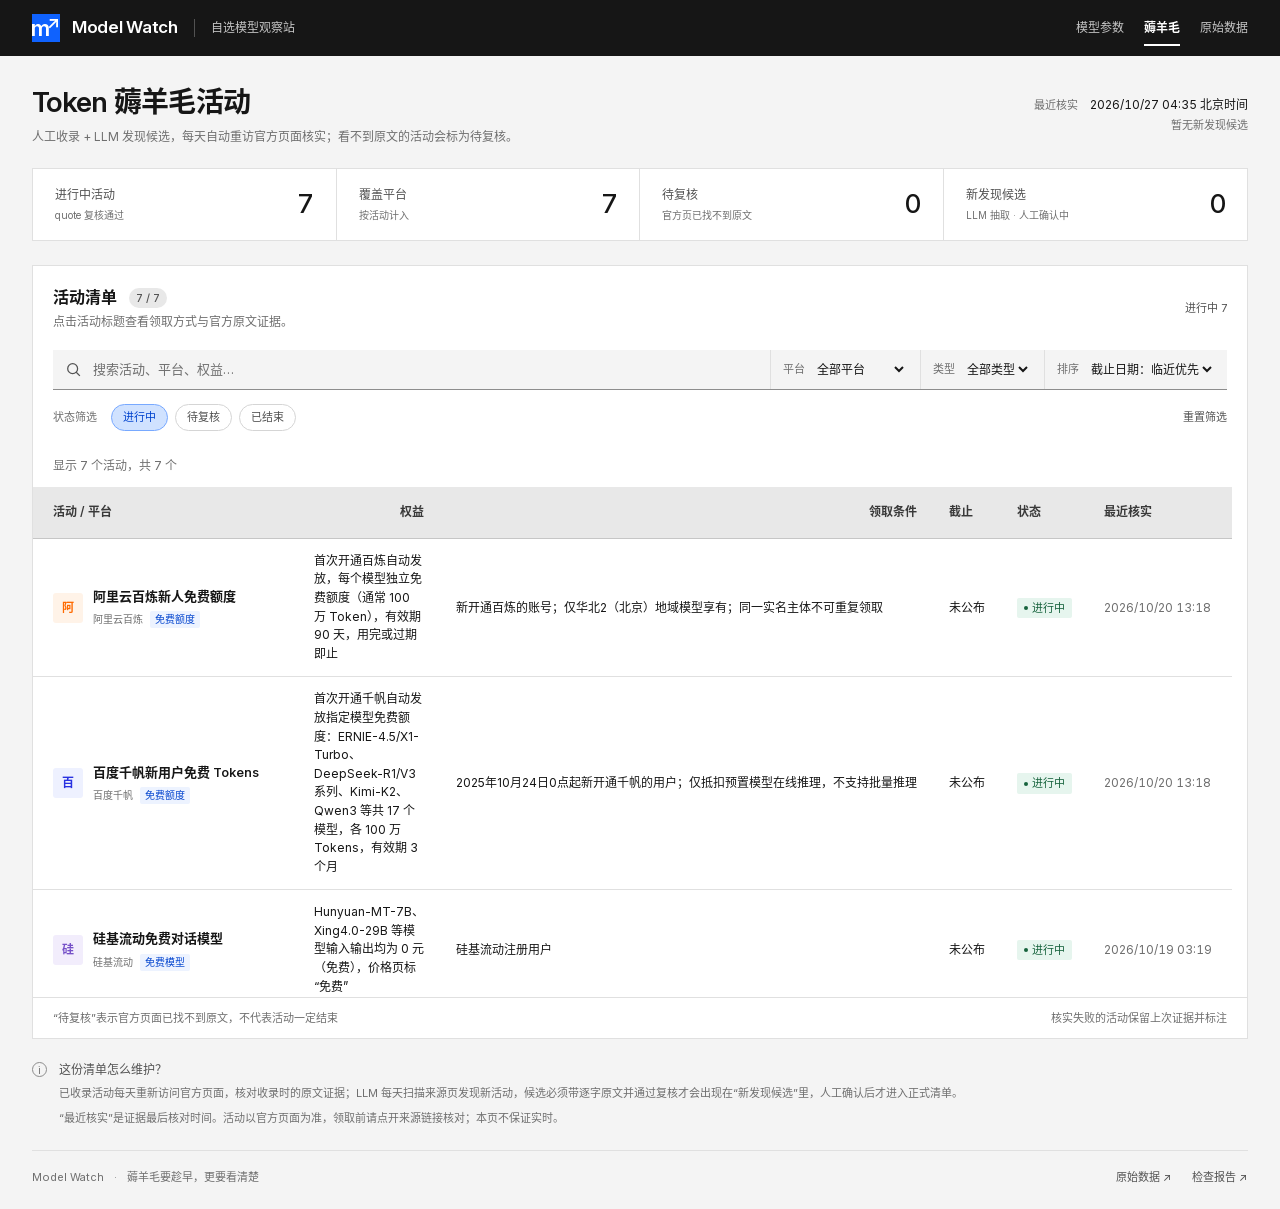
==== commit bc3dba51: "Auto-track newer models from watched vendors and keep the deals page as its own document. Official p" ====
--- a/deals.html
+++ b/deals.html
@@ -8,48 +8,51 @@
   <title>Token 薅羊毛 · Model Watch</title>
   <link rel="icon" href="data:image/svg+xml,%3Csvg xmlns='http://www.w3.org/2000/svg' viewBox='0 0 40 40'%3E%3Crect width='40' height='40' rx='12' fill='%23254fdf'/%3E%3Cpath d='M8 25V15l6 10 6-10 6 10 6-10v10' fill='none' stroke='white' stroke-width='3'/%3E%3C/svg%3E">
   <link rel="preload" href="assets/fonts/inter-variable.woff2" as="font" type="font/woff2" crossorigin>
+  <link rel="prefetch" href="index.html">
   <link rel="stylesheet" href="assets/fonts.css">
-  <link rel="stylesheet" href="assets/style.css">
-  <link rel="stylesheet" href="assets/deals.css">
-  <script src="assets/deals.js" defer></script>
+  <link rel="stylesheet" href="assets/style.css?v=20261027c">
+  <link rel="stylesheet" href="assets/deals.css?v=20261027c">
+  <script src="assets/nav.js?v=20261027c" defer></script>
+  <script src="assets/deals.js?v=20261027c" defer></script>
 </head>
 <body>
-  <header class="topbar"><a class="brand" href="./"><span class="mark" aria-hidden="true">m<span>↗</span></span>Model Watch<span class="brand-note">自选模型观察站</span></a><nav class="site-nav"><a href="./">模型参数</a><a href="deals.html" aria-current="page">薅羊毛</a><a href="data/models.json">原始数据 <span aria-hidden="true">↗</span></a></nav></header>
-  <main>
+  <header class="topbar"><a class="brand" href="index.html"><span class="mark" aria-hidden="true">m<span>↗</span></span>Model Watch<span class="brand-note">自选模型观察站</span></a><nav class="site-nav" aria-label="页面"><a href="index.html">模型参数</a><a href="deals.html" aria-current="page">薅羊毛</a><div class="raw-menu"><button id="raw-toggle" class="nav-button" type="button" aria-expanded="false" aria-controls="raw-panel">原始数据</button><div id="raw-panel" class="raw-panel" hidden><a href="data/models.json" target="_blank" rel="noopener">模型 JSON</a><a href="data/deals.json" target="_blank" rel="noopener">活动 JSON</a><a href="data/models.md" target="_blank" rel="noopener">Markdown 表格</a><a href="watchlist.json" target="_blank" rel="noopener">关注规则</a></div></div></nav></header>
+  <main id="view-deals">
     <section class="intro">
       <div><h1>Token 薅羊毛活动</h1><p class="intro-note">人工收录 + LLM 发现候选，每天自动重访官方页面核实；看不到原文的活动会标为待复核。</p></div>
-      <div class="update"><span class="update-label">最近核实</span><time id="checked">正在读取…</time><span class="update-note" id="pending-count">候选：读取中…</span></div>
+      <div class="update"><span class="update-label">最近核实</span><time id="d-checked">正在读取…</time><span class="update-note" id="d-pending-count">候选：读取中…</span></div>
     </section>
     <section class="stats" aria-label="活动概览">
-      <div class="stat"><span>进行中活动</span><strong id="active-count">—</strong><small>quote 复核通过</small></div>
-      <div class="stat"><span>覆盖平台</span><strong id="provider-count">—</strong><small>按活动计入</small></div>
-      <div class="stat"><span>待复核</span><strong id="stale-count">—</strong><small>官方页已找不到原文</small></div>
-      <div class="stat"><span>新发现候选</span><strong id="candidate-count">—</strong><small>LLM 抽取 · 人工确认中</small></div>
+      <div class="stat"><span>进行中活动</span><strong id="d-active-count">—</strong><small>quote 复核通过</small></div>
+      <div class="stat"><span>覆盖平台</span><strong id="d-provider-count">—</strong><small>按活动计入</small></div>
+      <div class="stat"><span>待复核</span><strong id="d-stale-count">—</strong><small>官方页已找不到原文</small></div>
+      <div class="stat"><span>新发现候选</span><strong id="d-candidate-count">—</strong><small>LLM 抽取 · 人工确认中</small></div>
     </section>
-    <section class="catalog" aria-labelledby="catalog-title">
-      <div class="catalog-heading"><div><h2 id="catalog-title">活动清单 <span id="result-count" class="count">—</span></h2><p>点击活动标题查看领取方式与官方原文证据。</p></div><span id="verify-badge" class="source-badge"></span></div>
+    <section class="catalog" aria-labelledby="d-catalog-title">
+      <div class="catalog-heading"><div><h2 id="d-catalog-title">活动清单 <span id="d-result-count" class="count">—</span></h2><p>点击活动标题查看领取方式与官方原文证据。</p></div><span id="d-verify-badge" class="source-badge"></span></div>
       <div class="controls">
-        <label class="search"><svg class="search-icon" viewBox="0 0 20 20" fill="none" aria-hidden="true"><circle cx="8.5" cy="8.5" r="5.5" stroke="currentColor" stroke-width="1.4"/><path d="m12.5 12.5 4 4" stroke="currentColor" stroke-width="1.4"/></svg><input id="search" type="search" placeholder="搜索活动、平台、权益…" aria-label="搜索活动、平台、权益"></label>
-        <label class="select-wrap"><span>平台</span><select id="provider" aria-label="筛选平台"><option value="">全部平台</option></select></label>
-        <label class="select-wrap"><span>排序</span><select id="sort" aria-label="排序方式"><option value="deadline">截止日期：临近优先</option><option value="provider">平台 A → Z</option><option value="verified">最近核实优先</option></select></label>
+        <label class="search"><svg class="search-icon" viewBox="0 0 20 20" fill="none" aria-hidden="true"><circle cx="8.5" cy="8.5" r="5.5" stroke="currentColor" stroke-width="1.4"/><path d="m12.5 12.5 4 4" stroke="currentColor" stroke-width="1.4"/></svg><input id="d-search" type="search" placeholder="搜索活动、平台、权益…" aria-label="搜索活动、平台、权益"></label>
+        <label class="select-wrap"><span>平台</span><select id="d-provider" aria-label="筛选平台"><option value="">全部平台</option></select></label>
+        <label class="select-wrap"><span>类型</span><select id="d-kind" aria-label="筛选类型"><option value="">全部类型</option></select></label>
+        <label class="select-wrap"><span>排序</span><select id="d-sort" aria-label="排序方式"><option value="deadline">截止日期：临近优先</option><option value="provider">平台 A → Z</option><option value="verified">最近核实优先</option></select></label>
       </div>
-      <div class="filterbar"><span class="filter-label">状态筛选</span><div class="chips" role="group" aria-label="状态筛选，可多选"><button type="button" data-filter="active" aria-pressed="true">进行中</button><button type="button" data-filter="stale" aria-pressed="false">待复核</button><button type="button" data-filter="expired" aria-pressed="false">已结束</button></div><button id="reset" class="reset" type="button">重置筛选</button></div>
-      <p id="status" class="status" role="status" aria-live="polite">正在读取活动数据…</p>
-      <div id="error" class="error" hidden><h3>暂时无法读取数据</h3><p id="error-message"></p><button id="retry" type="button">重新加载</button></div>
+      <div class="filterbar"><span class="filter-label">状态筛选</span><div class="chips" role="group" aria-label="状态筛选，可多选"><button type="button" data-filter="active" aria-pressed="true">进行中</button><button type="button" data-filter="stale" aria-pressed="false">待复核</button><button type="button" data-filter="expired" aria-pressed="false">已结束</button></div><button id="d-reset" class="reset" type="button">重置筛选</button></div>
+      <p id="d-status" class="status" role="status" aria-live="polite">正在读取活动数据…</p>
+      <div id="d-error" class="error" hidden><h3>暂时无法读取数据</h3><p id="d-error-message"></p><button id="d-retry" type="button">重新加载</button></div>
       <div class="table-scroll" tabindex="0" role="region" aria-label="活动列表，窄屏可左右滚动">
-        <table><caption class="sr-only">薅羊毛活动清单；点击活动名称查看完整信息与证据</caption><thead><tr><th scope="col">活动 / 平台</th><th scope="col">权益</th><th scope="col">领取条件</th><th scope="col">截止</th><th scope="col">状态</th><th scope="col">最近核实</th></tr></thead><tbody id="deals"></tbody></table>
+        <table><caption class="sr-only">薅羊毛活动清单；点击活动名称查看完整信息与证据</caption><thead><tr><th scope="col">活动 / 平台</th><th scope="col">权益</th><th scope="col">领取条件</th><th scope="col">截止</th><th scope="col">状态</th><th scope="col">最近核实</th></tr></thead><tbody id="d-deals"></tbody></table>
       </div>
-      <div id="empty" class="empty" hidden><span aria-hidden="true">⌕</span><h3>没有匹配的活动</h3><p>试试其他关键词，或减少筛选条件。</p><button id="empty-reset" type="button">清除筛选</button></div>
+      <div id="d-empty" class="empty" hidden><span aria-hidden="true">⌕</span><h3>没有匹配的活动</h3><p>试试其他关键词，或减少筛选条件。</p><button id="d-empty-reset" type="button">清除筛选</button></div>
       <div class="table-footer"><span>“待复核”表示官方页面已找不到原文，不代表活动一定结束</span><span>核实失败的活动保留上次证据并标注</span></div>
     </section>
-    <section id="pending-section" class="catalog pending-catalog" hidden aria-labelledby="pending-title">
-      <div class="catalog-heading"><div><h2 id="pending-title">新发现（待确认）<span id="pending-badge" class="count">0</span></h2><p>LLM 从来源页抽取、且原文复核通过的候选。核对无误后把条目写进 deals.json 即可正式收录。</p></div><span class="source-badge">人工确认后才进入清单</span></div>
-      <ul id="pending-list" class="pending-list"></ul>
+    <section id="d-pending-section" class="catalog pending-catalog" hidden aria-labelledby="d-pending-title">
+      <div class="catalog-heading"><div><h2 id="d-pending-title">新发现（待确认）<span id="d-pending-badge" class="count">0</span></h2><p>LLM 从来源页抽取、且原文复核通过的候选。核对无误后把条目写进 deals.json 即可正式收录。</p></div><span class="source-badge">人工确认后才进入清单</span></div>
+      <ul id="d-pending-list" class="pending-list"></ul>
     </section>
     <aside class="notes"><span class="info-icon" aria-hidden="true">i</span><div><strong>这份清单怎么维护？</strong><p>已收录活动每天重新访问官方页面，核对收录时的原文证据；LLM 每天扫描来源页发现新活动，候选必须带逐字原文并通过复核才会出现在“新发现候选”里，人工确认后才进入正式清单。</p><p>“最近核实”是证据最后核对时间。活动以官方页面为准，领取前请点开来源链接核对；本页不保证实时。</p></div></aside>
-    <footer><span>Model Watch <span class="footer-dot">·</span> 薅羊毛要趁早，更要看清楚</span><div><a href="data/deals.json">原始数据 ↗</a><a href="data/deals_checks.json">检查报告 ↗</a></div></footer>
+    <footer><span>Model Watch <span class="footer-dot">·</span> 薅羊毛要趁早，更要看清楚</span><div><a href="data/deals.json" target="_blank" rel="noopener">原始数据 ↗</a><a href="data/deals_checks.json" target="_blank" rel="noopener">检查报告 ↗</a></div></footer>
   </main>
-  <dialog id="detail" aria-labelledby="detail-title"><div class="dialog-top"><span class="eyebrow">DEAL DETAILS</span><button id="close-detail" class="close" aria-label="关闭详情">×</button></div><h2 id="detail-title"></h2><p id="detail-provider" class="model-id"></p><dl id="detail-fields"></dl><details id="evidence-panel"><summary>查看收录时的官方原文证据</summary><div id="detail-evidence"></div></details><p class="detail-note">证据是收录时从官方页面复制的原文，每次运行都会重新核对其是否仍在页面上。活动细节以来源页面为准。</p><a id="detail-source" target="_blank" rel="noopener noreferrer">打开活动来源 ↗</a></dialog>
+  <dialog id="d-detail" aria-labelledby="d-detail-title"><div class="dialog-top"><span class="eyebrow">DEAL DETAILS</span><button id="d-close-detail" class="close" aria-label="关闭详情">×</button></div><h2 id="d-detail-title"></h2><p id="d-detail-provider" class="model-id"></p><dl id="d-detail-fields"></dl><details id="d-evidence-panel" class="evidence-panel"><summary>查看收录时的官方原文证据</summary><div id="d-detail-evidence"></div></details><p class="detail-note">证据是收录时从官方页面复制的原文，每次运行都会重新核对其是否仍在页面上。活动细节以来源页面为准。</p><a id="d-detail-source" class="detail-source" target="_blank" rel="noopener noreferrer">打开活动来源 ↗</a></dialog>
   <noscript><p class="no-js">请启用 JavaScript，或查看 <a href="data/deals.json">JSON 数据</a>。</p></noscript>
 </body>
 </html>
--- a/assets/style.css
+++ b/assets/style.css
@@ -83,6 +83,7 @@
 .basis-badge.official { color: #0043ce; background: #edf3ff; }
 .basis-badge.platform { color: #795400; background: #fff4d1; }
 .basis-badge.stale { color: #a2191f; background: #fff1f1; }
+.basis-badge.auto { color: #0e6027; background: #defbe6; }
 .token-number { display: inline-block; font-size: 13px; color: #262626; font-weight: 500; font-variant-numeric: tabular-nums lining-nums; }
 .token-bar { width: 56px; height: 2px; margin: 6px 0 0 auto; background: #e0e0e0; }
 .token-bar span { height: 100%; display: block; background: #78a9ff; }
@@ -128,12 +129,13 @@
 .compare-table th { position: static; height: auto; padding: 9px!important; font-size: 11px; }
 .compare-table td { height: auto; padding: 10px 9px!important; font-size: 11px; overflow-wrap: anywhere; }
 .compare-table th:first-child { width: 23%; }
-#evidence-panel { margin: 22px 0; border-top: 1px solid var(--line); border-bottom: 1px solid var(--line); padding: 14px 0; font-size: 12px; }
-#evidence-panel summary { cursor: pointer; color: var(--blue); }
+.evidence-panel { margin: 22px 0; border-top: 1px solid var(--line); border-bottom: 1px solid var(--line); padding: 14px 0; font-size: 12px; }
+.evidence-panel summary { cursor: pointer; color: var(--blue); }
 .evidence-item { margin: 20px 0; font-size: 11px; }
 .evidence-item blockquote { margin: 7px 0; padding: 10px 12px; border-left: 2px solid #a6c8ff; background: #f4f4f4; color: #525252; white-space: pre-wrap; overflow-wrap: anywhere; }
 .detail-note { color: #6f6f6f; font-size: 11px; line-height: 1.8; }
-#detail-source { font-size: 12px; display: inline-block; padding: 8px 0; }
+.detail-source { font-size: 12px; display: inline-block; padding: 8px 0; }
+@view-transition { navigation: auto; }
 .sr-only { position: absolute; width: 1px; height: 1px; padding: 0; overflow: hidden; clip: rect(0,0,0,0); white-space: nowrap; border: 0; }
 .no-js { padding: 20px; }
 @media (min-width: 1280px) { body.detail-open main { margin-right: 540px; } body.detail-open .controls { flex-wrap: wrap; } body.detail-open .search { flex-basis: 100%; } }
--- a/assets/deals.css
+++ b/assets/deals.css
@@ -2,7 +2,14 @@
 .site-nav { display: flex; gap: 20px; align-items: center; }
 .site-nav a { color: #c6c6c6; font-size: 12px; padding: 8px 0; }
 .site-nav a:hover { color: #fff; text-decoration: none; }
-.site-nav a[aria-current="page"] { color: #fff; font-weight: 600; }
+.site-nav a, .site-nav .nav-button { position: relative; }
+.site-nav .nav-button { border: 0; background: none; color: #c6c6c6; font-size: 12px; padding: 8px 0; }
+.site-nav a[aria-current="page"], .site-nav .nav-button[aria-expanded="true"] { color: #fff; font-weight: 600; }
+.site-nav a[aria-current="page"]::after { content: ""; position: absolute; left: 0; right: 0; bottom: -1px; height: 2px; background: #fff; }
+.raw-menu { position: relative; }
+.raw-panel { position: absolute; top: calc(100% + 10px); right: 0; z-index: 30; min-width: 168px; padding: 6px 0; background: #fff; border: 1px solid var(--line); box-shadow: 0 8px 24px #16161614; }
+.raw-panel a { display: block; padding: 8px 14px; color: #161616; font-size: 12px; font-weight: 400; }
+.raw-panel a:hover { background: #f4f4f4; text-decoration: none; }
 .intro-note { color: var(--muted); font-size: 12px; margin: 6px 0 0; max-width: 560px; }
 .kind-tag { display: inline-flex; padding: 1px 5px; font-size: 10px; line-height: 1.5; border-radius: 2px; color: #0043ce; background: #edf3ff; }
 .status-badge { display: inline-flex; align-items: center; gap: 4px; padding: 2px 7px; font-size: 11px; line-height: 1.5; border-radius: 2px; white-space: nowrap; }
@@ -10,13 +17,14 @@
 .status-badge.active { color: #17633d; background: #e6f5ee; }
 .status-badge.stale { color: #795400; background: #fff4d1; }
 .status-badge.expired { color: #6f6f6f; background: #f0f0f0; }
+.status-note { display: block; margin-top: 4px; max-width: 168px; color: #6f6f6f; font-size: 11px; line-height: 1.4; white-space: normal; }
 .reward-cell { max-width: 380px; white-space: normal; line-height: 1.55; }
 .deadline { font-variant-numeric: tabular-nums; }
 .deadline.soon { color: #a2191f; font-weight: 550; }
 .verified-cell { color: #6f6f6f; font-variant-numeric: tabular-nums; }
-#deals tr:hover { background: #f1f6ff; }
-#deals tr.selected { background: #e5efff; }
-#deals tr.selected td:first-child { box-shadow: inset 3px 0 var(--blue); }
+#d-deals tr:hover { background: #f1f6ff; }
+#d-deals tr.selected { background: #e5efff; }
+#d-deals tr.selected td:first-child { box-shadow: inset 3px 0 var(--blue); }
 .table-scroll td:nth-child(4), .table-scroll th:nth-child(4), .table-scroll td:nth-child(6), .table-scroll th:nth-child(6) { text-align: left; }
 .pending-hint { margin: 4px 20px 16px; padding: 12px 16px; background: #f2edfc; border-left: 3px solid #7651c8; color: #49318f; font-size: 12px; }
 .pending-hint strong { font-weight: 600; }
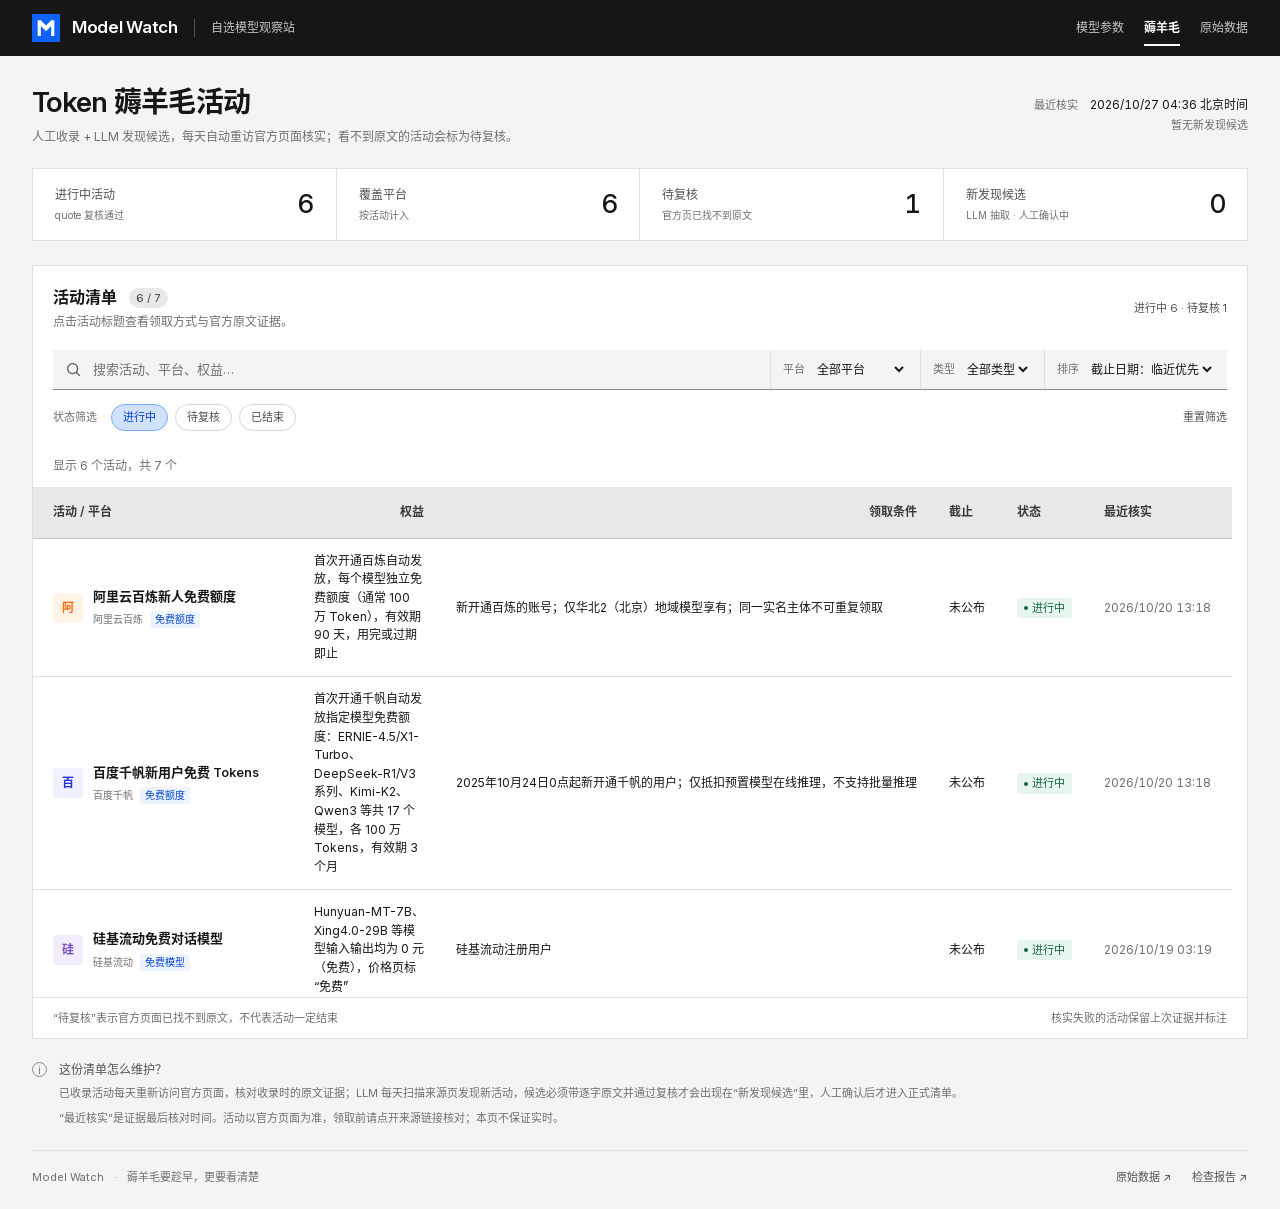
==== commit 85340655: "Replace the cramped wordmark with a drawn M tile. The header and favicon now share one geometric mar" ====
--- a/deals.html
+++ b/deals.html
@@ -6,17 +6,17 @@
   <meta name="theme-color" content="#f7f8fa">
   <meta name="description" content="AI 平台 token 薅羊毛活动清单，每日自动核实官方页面。">
   <title>Token 薅羊毛 · Model Watch</title>
-  <link rel="icon" href="data:image/svg+xml,%3Csvg xmlns='http://www.w3.org/2000/svg' viewBox='0 0 40 40'%3E%3Crect width='40' height='40' rx='12' fill='%23254fdf'/%3E%3Cpath d='M8 25V15l6 10 6-10 6 10 6-10v10' fill='none' stroke='white' stroke-width='3'/%3E%3C/svg%3E">
+  <link rel="icon" href="assets/mark.svg?v=20261027d" type="image/svg+xml">
   <link rel="preload" href="assets/fonts/inter-variable.woff2" as="font" type="font/woff2" crossorigin>
   <link rel="prefetch" href="index.html">
   <link rel="stylesheet" href="assets/fonts.css">
-  <link rel="stylesheet" href="assets/style.css?v=20261027c">
+  <link rel="stylesheet" href="assets/style.css?v=20261027d">
   <link rel="stylesheet" href="assets/deals.css?v=20261027c">
   <script src="assets/nav.js?v=20261027c" defer></script>
   <script src="assets/deals.js?v=20261027c" defer></script>
 </head>
 <body>
-  <header class="topbar"><a class="brand" href="index.html"><span class="mark" aria-hidden="true">m<span>↗</span></span>Model Watch<span class="brand-note">自选模型观察站</span></a><nav class="site-nav" aria-label="页面"><a href="index.html">模型参数</a><a href="deals.html" aria-current="page">薅羊毛</a><div class="raw-menu"><button id="raw-toggle" class="nav-button" type="button" aria-expanded="false" aria-controls="raw-panel">原始数据</button><div id="raw-panel" class="raw-panel" hidden><a href="data/models.json" target="_blank" rel="noopener">模型 JSON</a><a href="data/deals.json" target="_blank" rel="noopener">活动 JSON</a><a href="data/models.md" target="_blank" rel="noopener">Markdown 表格</a><a href="watchlist.json" target="_blank" rel="noopener">关注规则</a></div></div></nav></header>
+  <header class="topbar"><a class="brand" href="index.html"><img class="mark" src="assets/mark.svg?v=20261027d" alt="" width="28" height="28">Model Watch<span class="brand-note">自选模型观察站</span></a><nav class="site-nav" aria-label="页面"><a href="index.html">模型参数</a><a href="deals.html" aria-current="page">薅羊毛</a><div class="raw-menu"><button id="raw-toggle" class="nav-button" type="button" aria-expanded="false" aria-controls="raw-panel">原始数据</button><div id="raw-panel" class="raw-panel" hidden><a href="data/models.json" target="_blank" rel="noopener">模型 JSON</a><a href="data/deals.json" target="_blank" rel="noopener">活动 JSON</a><a href="data/models.md" target="_blank" rel="noopener">Markdown 表格</a><a href="watchlist.json" target="_blank" rel="noopener">关注规则</a></div></div></nav></header>
   <main id="view-deals">
     <section class="intro">
       <div><h1>Token 薅羊毛活动</h1><p class="intro-note">人工收录 + LLM 发现候选，每天自动重访官方页面核实；看不到原文的活动会标为待复核。</p></div>
--- a/assets/style.css
+++ b/assets/style.css
@@ -21,8 +21,7 @@
 .topbar { height: 56px; padding: 0 32px; display: flex; align-items: center; justify-content: space-between; background: #161616; color: #fff; }
 .brand { display: flex; align-items: center; gap: 12px; font-weight: 600; font-size: 17px; color: white; letter-spacing: -.3px; }
 .brand:hover { text-decoration: none; }
-.mark { display: flex; align-items: center; justify-content: center; width: 28px; height: 28px; background: #0f62fe; font-size: 22px; line-height: 1; letter-spacing: -3px; padding-right: 4px; }
-.mark span { font-size: 17px; align-self: flex-start; }
+.mark { display: block; width: 28px; height: 28px; flex-shrink: 0; }
 .brand-note { color: #c6c6c6; font-size: 12px; font-weight: 400; border-left: 1px solid #525252; padding-left: 16px; margin-left: 4px; letter-spacing: 0; }
 .data-link { color: #e0e0e0; font-size: 12px; padding: 10px 0 10px 16px; }
 .data-link span { margin-left: 12px; }
